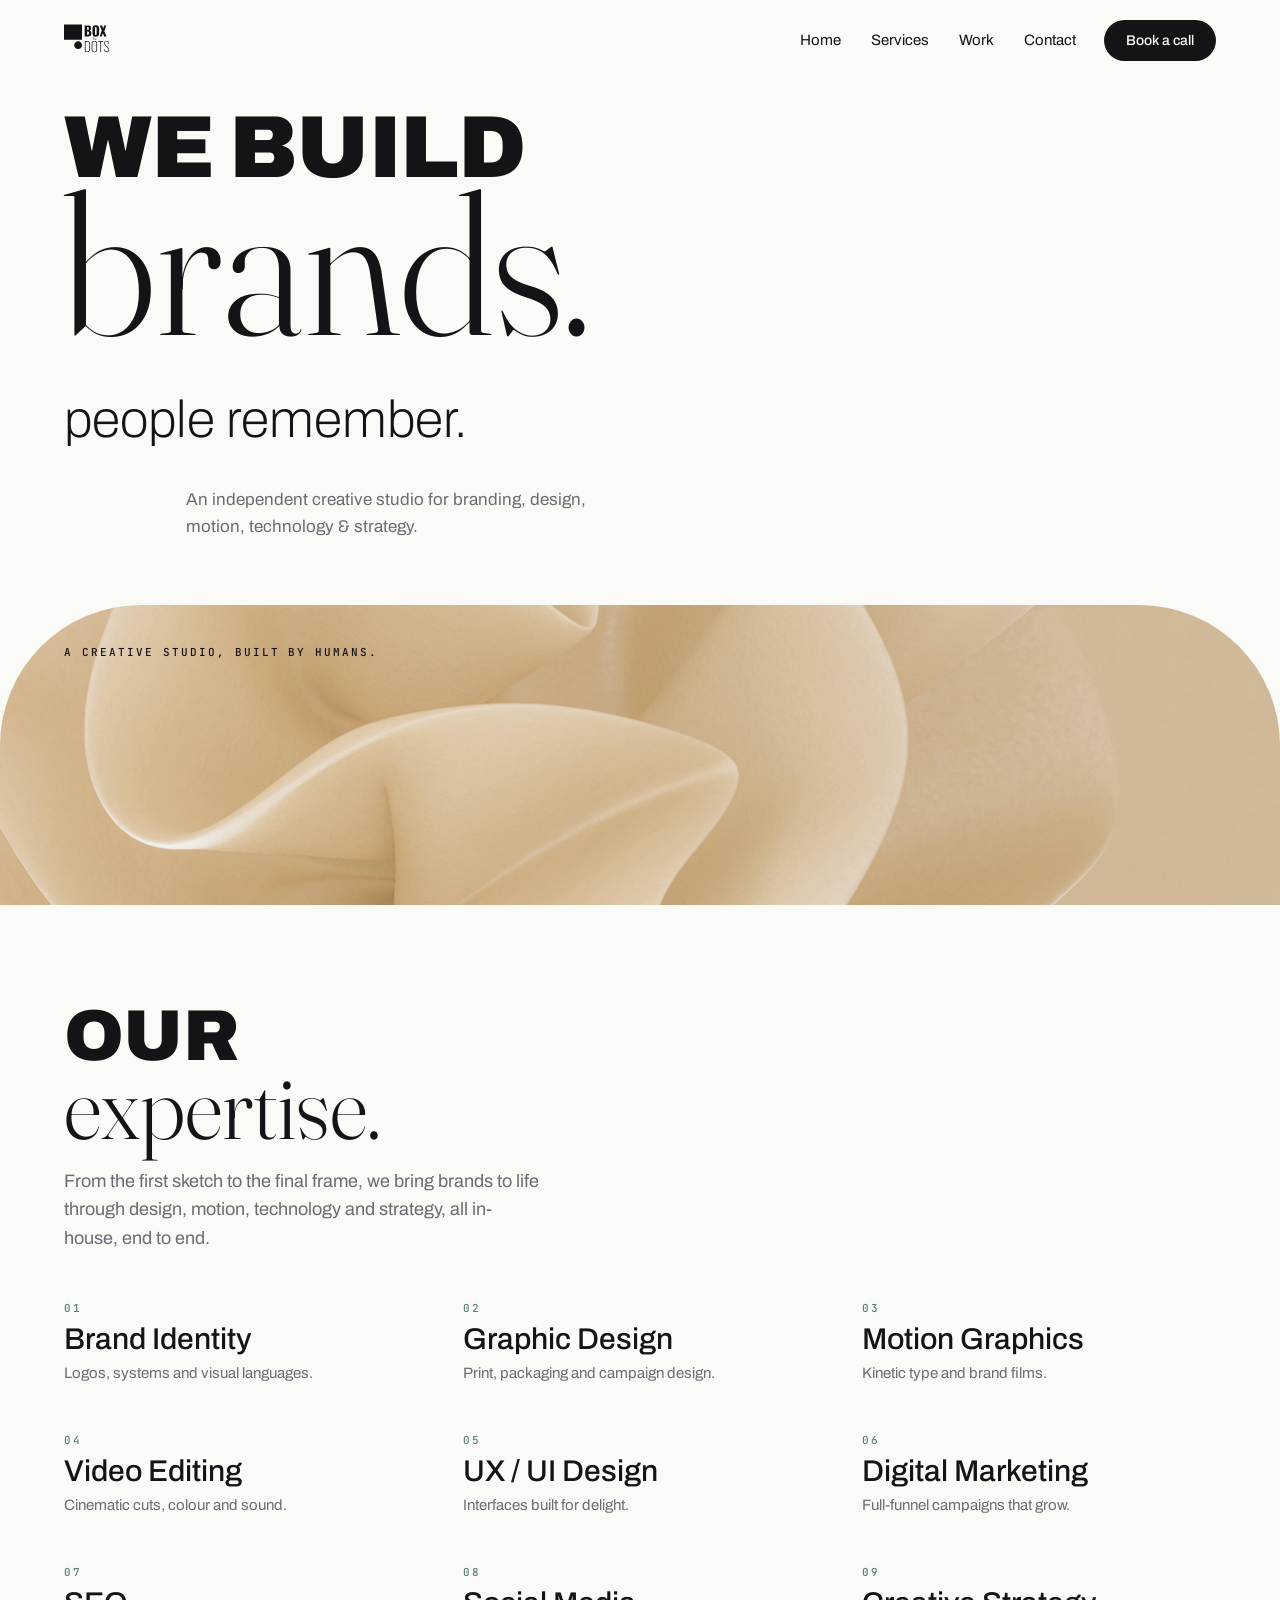
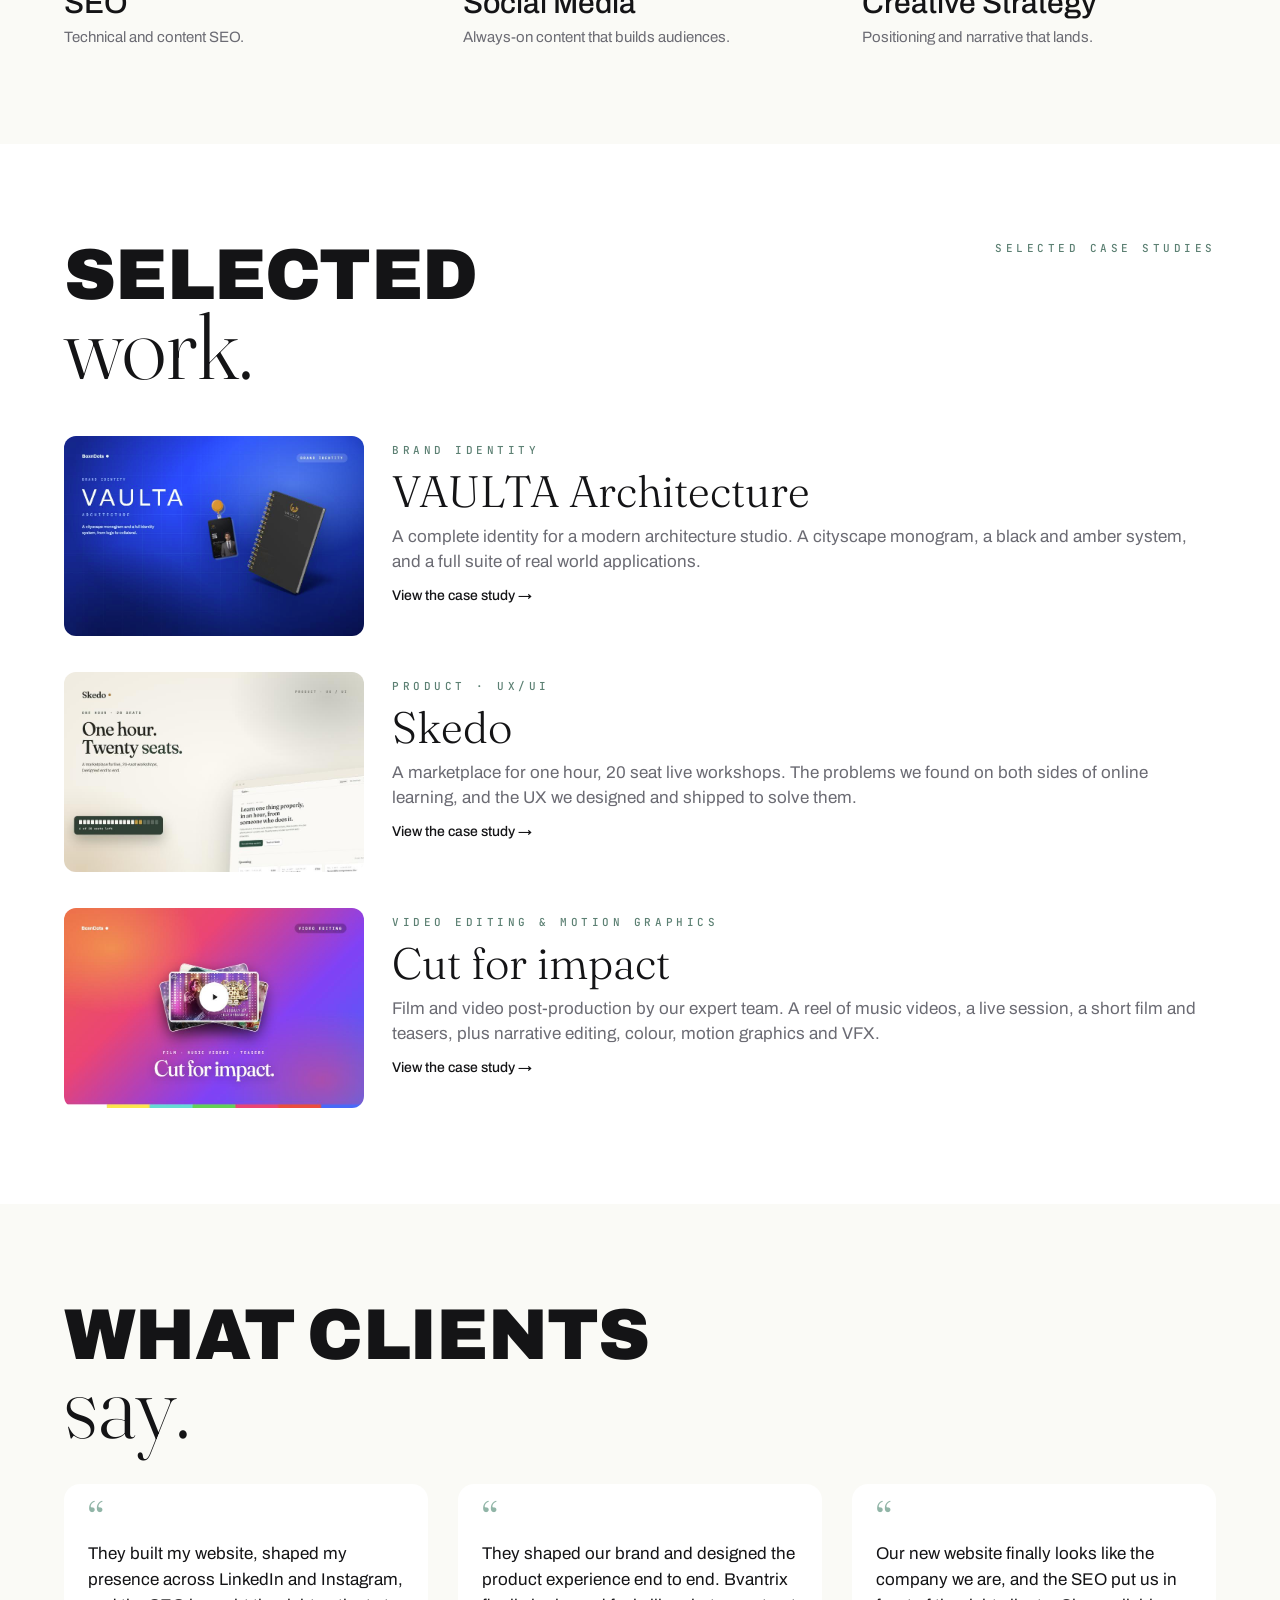
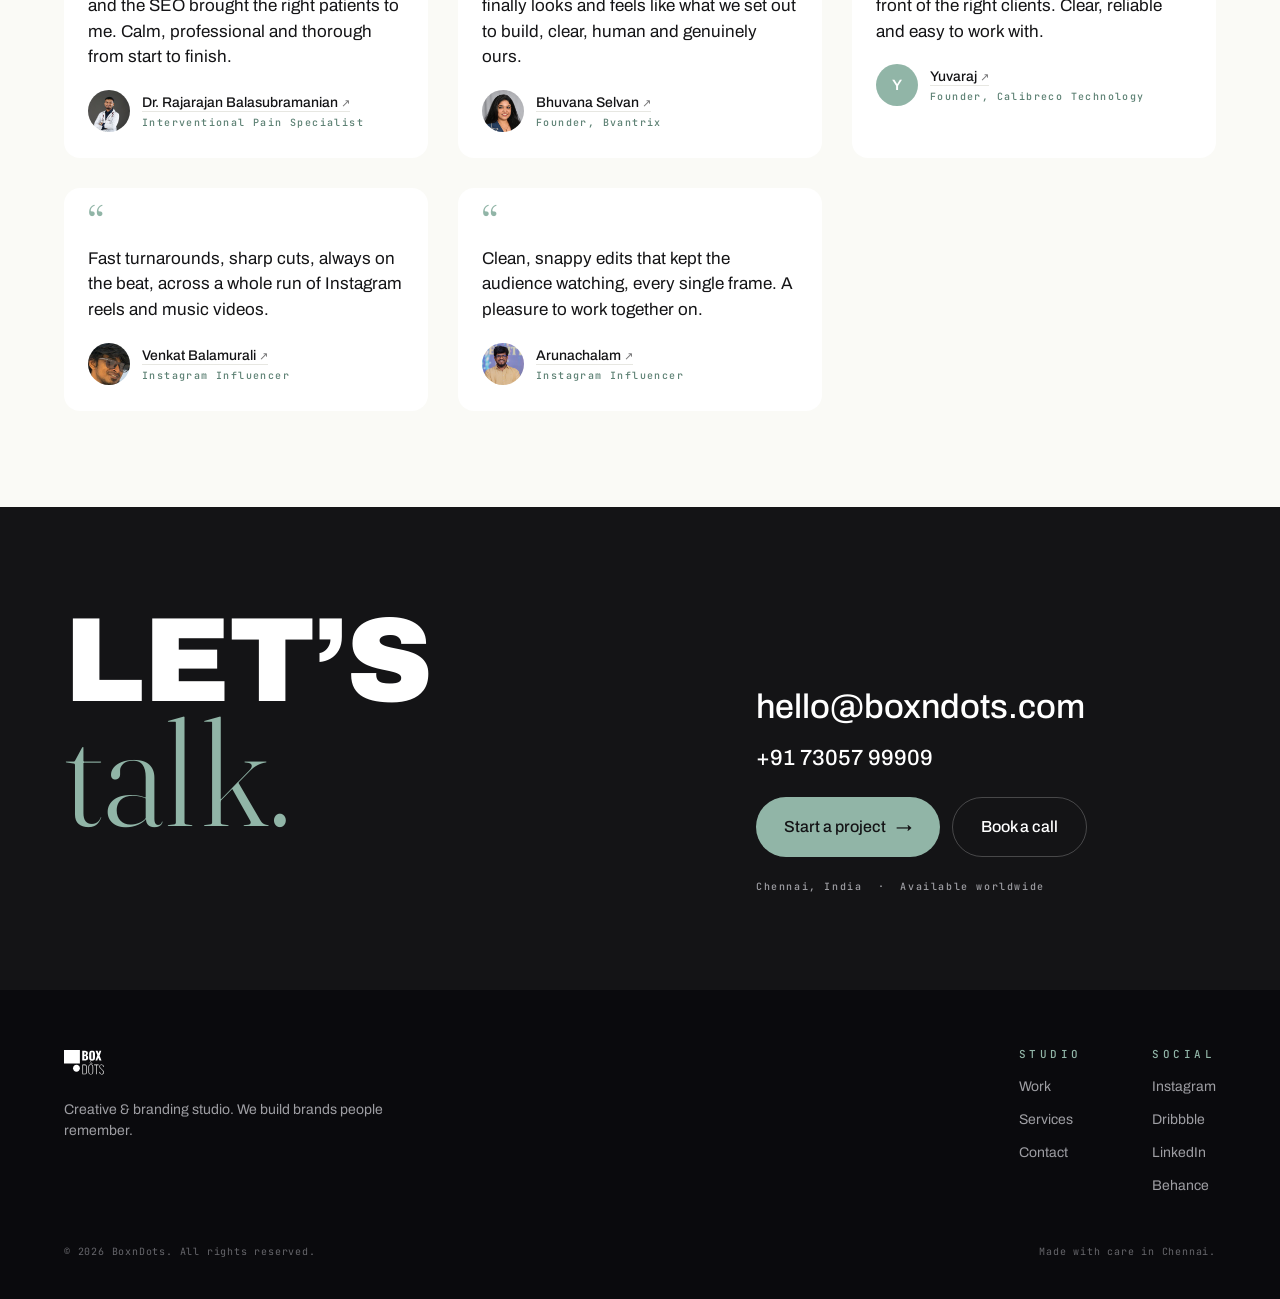
==== index.html @ 1e5dd3a3 "Testimonials: simplify roles to name + profession Drop the service descriptors (website/SEO/branding" ====
<!DOCTYPE html>
<html lang="en">
<head>
  <meta charset="UTF-8" />
  <meta name="viewport" content="width=device-width, initial-scale=1.0" />
  <title>BoxnDots — Creative &amp; Branding Studio</title>
  <meta name="description" content="BoxnDots is an independent creative studio. We build brands people remember — branding, design, motion, technology &amp; strategy." />
  <link rel="icon" type="image/svg+xml" href="assets/vectors/favicon.svg" />
  <link rel="preconnect" href="https://fonts.googleapis.com" />
  <link rel="preconnect" href="https://fonts.gstatic.com" crossorigin />
  <link href="https://fonts.googleapis.com/css2?family=Archivo:wght@200;300;400;500;900&family=Fraunces:opsz,wght@9..144,300&family=JetBrains+Mono:wght@500&display=swap" rel="stylesheet" />
  <link rel="stylesheet" href="css/style.css" />
  <script>document.documentElement.classList.add('js');</script>
</head>
<body>
  <!-- logo sprite (recolours via currentColor) -->
  <svg width="0" height="0" style="position:absolute" aria-hidden="true" focusable="false">
    <symbol id="logo" viewBox="0 0 88 64">
      <path d="M33.8837 8.63479H0V37.3754H33.8837V8.63479Z" fill="currentColor"/>
      <path d="M26.5755 54.819C30.6117 54.819 33.8837 51.5463 33.8837 47.5092C33.8837 43.4722 30.6117 40.1995 26.5755 40.1995C22.5392 40.1995 19.2672 43.4722 19.2672 47.5092C19.2672 51.5463 22.5392 54.819 26.5755 54.819Z" fill="currentColor"/>
      <path d="M38.908 31V10.2948H44.3015C45.1877 10.2948 46.0227 10.3629 46.8066 10.4993C47.6076 10.6356 48.3148 10.8997 48.9283 11.2917C49.5417 11.6666 50.0189 12.2119 50.3597 12.9277C50.7176 13.6264 50.8965 14.5551 50.8965 15.7139C50.8965 16.5489 50.7687 17.2562 50.5131 17.8356C50.2745 18.3979 49.9252 18.8495 49.4651 19.1904C49.022 19.5312 48.4852 19.7612 47.8547 19.8805C48.6556 19.9828 49.3287 20.2469 49.8741 20.673C50.4194 21.0819 50.8284 21.6358 51.101 22.3345C51.3907 23.0332 51.5356 23.8767 51.5356 24.8651C51.5356 25.9387 51.3907 26.8675 51.101 27.6514C50.8284 28.4182 50.4279 29.0488 49.8996 29.543C49.3713 30.0372 48.7152 30.4036 47.9313 30.6421C47.1645 30.8807 46.2783 31 45.2729 31H38.908ZM43.4836 27.8047H44.4549C45.4604 27.8047 46.1505 27.5491 46.5254 27.0379C46.9174 26.5266 47.1134 25.7768 47.1134 24.7884C47.1134 24.0045 47.0282 23.3825 46.8577 22.9224C46.6873 22.4623 46.4061 22.13 46.0142 21.9255C45.6222 21.704 45.094 21.5932 44.4293 21.5932H43.4836V27.8047ZM43.4836 18.5769H44.3782C45.0769 18.5769 45.6052 18.4746 45.9631 18.2701C46.3209 18.0486 46.5595 17.7333 46.6788 17.3243C46.8151 16.9153 46.8833 16.4211 46.8833 15.8417C46.8833 15.2964 46.7811 14.8448 46.5766 14.4869C46.3891 14.112 46.0994 13.8309 45.7074 13.6434C45.3325 13.4559 44.8554 13.3622 44.276 13.3622H43.4836V18.5769ZM59.866 31.3067C58.3152 31.3067 57.0883 31.0341 56.1851 30.4888C55.2819 29.9434 54.6343 29.1595 54.2424 28.1371C53.8504 27.1146 53.6544 25.8961 53.6544 24.4817V16.7875C53.6544 15.3561 53.8504 14.1376 54.2424 13.1322C54.6343 12.1267 55.2819 11.3599 56.1851 10.8316C57.0883 10.2863 58.3152 10.0136 59.866 10.0136C61.4338 10.0136 62.6693 10.2863 63.5725 10.8316C64.4927 11.3599 65.1488 12.1267 65.5408 13.1322C65.9327 14.1376 66.1287 15.3561 66.1287 16.7875V24.4817C66.1287 25.8961 65.9327 27.1146 65.5408 28.1371C65.1488 29.1595 64.4927 29.9434 63.5725 30.4888C62.6693 31.0341 61.4338 31.3067 59.866 31.3067ZM59.866 28.0604C60.3432 28.0604 60.6925 27.9411 60.914 27.7025C61.1356 27.4639 61.2804 27.1572 61.3486 26.7823C61.4168 26.4074 61.4508 26.0239 61.4508 25.632V15.6628C61.4508 15.2538 61.4168 14.8704 61.3486 14.5125C61.2804 14.1376 61.1356 13.8309 60.914 13.5923C60.6925 13.3537 60.3432 13.2344 59.866 13.2344C59.4229 13.2344 59.0906 13.3537 58.8691 13.5923C58.6475 13.8309 58.5027 14.1376 58.4345 14.5125C58.3664 14.8704 58.3323 15.2538 58.3323 15.6628V25.632C58.3323 26.0239 58.3578 26.4074 58.409 26.7823C58.4771 27.1572 58.6135 27.4639 58.818 27.7025C59.0395 27.9411 59.3888 28.0604 59.866 28.0604ZM67.1342 31L71.1474 19.855L67.3131 10.2948H71.6331L73.9081 15.8929L75.7486 10.2948H79.5573L75.9275 21.0564L79.9663 31H75.6719L73.1413 24.814L70.9174 31H67.1342Z" fill="currentColor"/>
      <path d="M39.2914 60.4025V39.6973H43.8159C45.1962 39.6973 46.2698 39.9614 47.0367 40.4897C47.8035 41.018 48.3403 41.7337 48.6471 42.6369C48.9538 43.5401 49.1072 44.5455 49.1072 45.6532V54.242C49.1072 55.4179 48.9538 56.4745 48.6471 57.4117C48.3403 58.332 47.8121 59.0647 47.0622 59.6101C46.3295 60.1383 45.2899 60.4025 43.9437 60.4025H39.2914ZM40.6717 59.3033H43.867C44.9917 59.3033 45.8267 59.0647 46.3721 58.5876C46.9174 58.1104 47.2753 57.4799 47.4457 56.696C47.6161 55.8951 47.7013 55.0259 47.7013 54.0887V45.7555C47.7013 44.75 47.599 43.8809 47.3945 43.1481C47.19 42.3983 46.8066 41.8274 46.2443 41.4355C45.6819 41.0265 44.8724 40.822 43.8159 40.822H40.6717V59.3033ZM57.1746 60.6837C55.8283 60.6837 54.7803 60.4195 54.0305 59.8912C53.2977 59.3459 52.7865 58.6131 52.4968 57.6929C52.2071 56.7556 52.0622 55.6991 52.0622 54.5232V45.4743C52.0622 44.2984 52.2156 43.2589 52.5223 42.3557C52.8291 41.4525 53.3488 40.7453 54.0816 40.2341C54.8314 39.7228 55.8624 39.4672 57.1746 39.4672C58.4868 39.4672 59.5093 39.7228 60.242 40.2341C60.9919 40.7453 61.5201 41.4525 61.8269 42.3557C62.1336 43.2589 62.287 44.2984 62.287 45.4743V54.5488C62.287 55.7246 62.1422 56.7727 61.8524 57.6929C61.5627 58.6131 61.043 59.3459 60.2932 59.8912C59.5604 60.4195 58.5209 60.6837 57.1746 60.6837ZM57.1746 59.5334C58.163 59.5334 58.9213 59.3374 59.4496 58.9455C59.9949 58.5535 60.3699 58.0082 60.5743 57.3095C60.7788 56.5937 60.8811 55.7672 60.8811 54.83V45.2698C60.8811 44.3325 60.7788 43.5145 60.5743 42.8158C60.3699 42.1171 60.0035 41.5803 59.4752 41.2054C58.9469 40.8135 58.18 40.6175 57.1746 40.6175C56.1862 40.6175 55.4193 40.8135 54.874 41.2054C54.3457 41.5803 53.9794 42.1171 53.7749 42.8158C53.5704 43.5145 53.4681 44.3325 53.4681 45.2698V54.83C53.4681 55.7672 53.5704 56.5937 53.7749 57.3095C53.9794 58.0082 54.3457 58.5535 54.874 58.9455C55.4193 59.3374 56.1862 59.5334 57.1746 59.5334ZM68.4123 60.4025V40.822H64.2713V39.6973H73.8314V40.822H69.7926V60.4025H68.4123ZM80.4025 60.6581C79.3118 60.6581 78.4086 60.4366 77.6929 59.9935C76.9942 59.5504 76.4574 58.9284 76.0825 58.1275C75.7246 57.3265 75.5031 56.3807 75.4179 55.2901L76.6193 54.9067C76.7386 55.8098 76.9175 56.6108 77.1561 57.3095C77.4117 58.0082 77.7951 58.5535 78.3064 58.9455C78.8176 59.3204 79.5248 59.5078 80.428 59.5078C81.4505 59.5078 82.2515 59.2522 82.8309 58.741C83.4273 58.2297 83.7255 57.3776 83.7255 56.1848C83.7255 55.2816 83.487 54.4721 83.0098 53.7564C82.5497 53.0236 81.8936 52.2397 81.0415 51.4047L77.2583 47.647C76.6278 46.9995 76.1677 46.3519 75.878 45.7043C75.5883 45.0568 75.4434 44.3922 75.4434 43.7105C75.4434 42.3472 75.861 41.2991 76.696 40.5664C77.548 39.8336 78.6472 39.4672 79.9935 39.4672C80.6922 39.4672 81.3227 39.5609 81.8851 39.7484C82.4474 39.9188 82.9331 40.2085 83.3421 40.6175C83.7681 41.0094 84.1004 41.5377 84.339 42.2023C84.5776 42.867 84.731 43.6849 84.7991 44.6563L83.6233 44.9375C83.5551 43.9661 83.3932 43.1567 83.1376 42.5091C82.882 41.8615 82.5071 41.3844 82.0129 41.0776C81.5187 40.7538 80.8541 40.5919 80.019 40.5919C79.0818 40.5919 78.2979 40.8305 77.6673 41.3077C77.0368 41.7848 76.7215 42.5517 76.7215 43.6083C76.7215 44.1365 76.8238 44.6478 77.0283 45.142C77.2498 45.6362 77.6503 46.173 78.2297 46.7524L81.9618 50.4333C82.7968 51.2513 83.5125 52.1289 84.109 53.0662C84.7224 53.9864 85.0292 55.0004 85.0292 56.1081C85.0292 57.1476 84.8332 58.0082 84.4413 58.6898C84.0493 59.3544 83.504 59.8486 82.8053 60.1724C82.1066 60.4962 81.3057 60.6581 80.4025 60.6581Z" fill="currentColor"/>
      <path d="M60.8193 37.7443L56.836 33.641C56.492 33.2971 56.2401 32.9611 56.0801 32.6332C55.9201 32.3052 55.8402 31.9573 55.8402 31.5893C55.8402 31.1654 55.9321 30.7935 56.1161 30.4735C56.3081 30.1536 56.572 29.9016 56.908 29.7177C57.2439 29.5337 57.6279 29.4417 58.0598 29.4417C58.3637 29.4417 58.6397 29.4857 58.8876 29.5737C59.1436 29.6617 59.3716 29.7857 59.5715 29.9456C59.7715 30.0976 59.9395 30.2856 60.0754 30.5095L59.6315 30.9295C59.4396 30.6415 59.2156 30.4215 58.9596 30.2696C58.7037 30.1096 58.4077 30.0296 58.0718 30.0296C57.5919 30.0296 57.2039 30.1736 56.908 30.4615C56.612 30.7495 56.4641 31.1334 56.4641 31.6133C56.4641 31.9253 56.532 32.2092 56.668 32.4652C56.804 32.7212 57.032 33.0131 57.3519 33.3411L61.6112 37.7443H60.8193ZM57.6039 37.8643C57.0999 37.8643 56.652 37.7603 56.2601 37.5524C55.8761 37.3444 55.5722 37.0604 55.3482 36.7005C55.1323 36.3406 55.0243 35.9246 55.0243 35.4527C55.0243 34.9488 55.1603 34.4849 55.4322 34.0609C55.7042 33.629 56.0761 33.3011 56.548 33.0771L56.872 33.473C56.504 33.649 56.2041 33.917 55.9721 34.2769C55.7482 34.6288 55.6362 35.0208 55.6362 35.4527C55.6362 35.8126 55.7202 36.1286 55.8881 36.4005C56.0641 36.6725 56.3001 36.8885 56.596 37.0484C56.9 37.2004 57.2439 37.2764 57.6279 37.2764C58.0678 37.2764 58.4637 37.1764 58.8157 36.9765C59.1676 36.7765 59.4356 36.5085 59.6195 36.1726L60.0275 36.6165C59.8755 36.8645 59.6715 37.0844 59.4156 37.2764C59.1676 37.4604 58.8876 37.6043 58.5757 37.7083C58.2718 37.8123 57.9478 37.8643 57.6039 37.8643Z" fill="currentColor"/>
    </symbol>
  </svg>

  <!-- NAV -->
  <header class="nav" id="top">
    <div class="wrap nav__inner">
      <a class="nav__logo" href="#top" aria-label="BoxnDots home"><svg class="logo" viewBox="0 0 88 64" role="img" aria-hidden="true"><use href="#logo"></use></svg></a>
      <div class="nav__right">
        <nav class="nav__links" aria-label="Primary">
          <a href="#top">Home</a>
          <a href="#expertise">Services</a>
          <a href="#work">Work</a>
          <a href="#contact">Contact</a>
        </nav>
        <a class="btn btn--sm nav__cta" href="#contact" data-book>Book a call</a>
      </div>
      <button class="nav__burger" aria-label="Open menu" aria-expanded="false" aria-controls="mobileMenu">
        <span></span><span></span>
      </button>
    </div>
  </header>

  <!-- MOBILE MENU -->
  <div class="menu" id="mobileMenu" hidden>
    <button class="menu__close" aria-label="Close menu">&times;</button>
    <nav class="menu__links" aria-label="Mobile">
      <a href="#top">Home</a>
      <a href="#expertise">Services</a>
      <a href="#work">Work</a>
      <a href="#contact">Contact</a>
    </nav>
    <a class="btn menu__cta" href="#contact" data-book>Book a call</a>
  </div>

  <main>
    <!-- HERO -->
    <section class="hero" aria-label="Intro">
      <div class="wrap">
        <div class="hero__content">
          <h1 class="hero__title">
            <span class="t-black">WE BUILD</span>
            <span class="t-serif">brands.</span>
          </h1>
          <p class="hero__lead">people remember.</p>
          <div class="hero__note">
            <svg class="hero__arrow" viewBox="0 0 104 78" fill="none" aria-hidden="true"><path pathLength="1" d="M6 8 C 14 46, 44 66, 94 58 L 74 44 L 94 58 L 76 70" stroke="currentColor" stroke-width="2.4" stroke-linecap="round" stroke-linejoin="round"/></svg>
            <p>An independent creative studio for branding, design, motion, technology &amp; strategy.</p>
          </div>
        </div>
      </div>
      <div class="wrap">
        <div class="hero__band">
          <span class="hero__band-label">A CREATIVE STUDIO, BUILT BY HUMANS.</span>
        </div>
      </div>
    </section>

    <!-- EXPERTISE -->
    <section class="section expertise" id="expertise">
      <div class="wrap">
        <div class="sec-head">
          <h2 class="sec-title"><span class="t-black">OUR</span><span class="t-serif">expertise.</span></h2>
          <p class="sec-intro">From the first sketch to the final frame, we bring brands to life through design, motion, technology and strategy, all in-house, end to end.</p>
        </div>
        <ul class="svc-grid">
          <li class="svc"><span class="num">01</span><h3>Brand Identity</h3><p>Logos, systems and visual languages.</p></li>
          <li class="svc"><span class="num">02</span><h3>Graphic Design</h3><p>Print, packaging and campaign design.</p></li>
          <li class="svc"><span class="num">03</span><h3>Motion Graphics</h3><p>Kinetic type and brand films.</p></li>
          <li class="svc"><span class="num">04</span><h3>Video Editing</h3><p>Cinematic cuts, colour and sound.</p></li>
          <li class="svc"><span class="num">05</span><h3>UX / UI Design</h3><p>Interfaces built for delight.</p></li>
          <li class="svc"><span class="num">06</span><h3>Digital Marketing</h3><p>Full-funnel campaigns that grow.</p></li>
          <li class="svc"><span class="num">07</span><h3>SEO</h3><p>Technical and content SEO.</p></li>
          <li class="svc"><span class="num">08</span><h3>Social Media</h3><p>Always-on content that builds audiences.</p></li>
          <li class="svc"><span class="num">09</span><h3>Creative Strategy</h3><p>Positioning and narrative that lands.</p></li>
        </ul>
      </div>
    </section>

    <!-- WORK -->
    <section class="section work" id="work">
      <div class="wrap">
        <div class="sec-head sec-head--row">
          <h2 class="sec-title"><span class="t-black">SELECTED</span><span class="t-serif">work.</span></h2>
          <span class="eyebrow">SELECTED CASE STUDIES</span>
        </div>
        <div class="work-list">
          <article class="proj proj--case">
            <a class="proj__thumb" href="work/vaulta.html" aria-label="VAULTA Architecture, view the case study">
              <img src="assets/images/work/vaulta/cover.jpg" alt="VAULTA Architecture brand identity" loading="lazy" />
            </a>
            <div class="proj__body">
              <span class="eyebrow">BRAND IDENTITY</span>
              <h3>VAULTA Architecture</h3>
              <p>A complete identity for a modern architecture studio. A cityscape monogram, a black and amber system, and a full suite of real world applications.</p>
              <a class="link" href="work/vaulta.html">View the case study &rarr;</a>
            </div>
          </article>
          <article class="proj proj--case">
            <a class="proj__thumb" href="work/skedo.html" aria-label="Skedo product UX/UI, view the case study">
              <img src="assets/images/work/skedo/cover.jpg" alt="Skedo live workshops product UI" loading="lazy" />
            </a>
            <div class="proj__body">
              <span class="eyebrow">PRODUCT · UX/UI</span>
              <h3>Skedo</h3>
              <p>A marketplace for one hour, 20 seat live workshops. The problems we found on both sides of online learning, and the UX we designed and shipped to solve them.</p>
              <a class="link" href="work/skedo.html">View the case study &rarr;</a>
            </div>
          </article>
          <article class="proj proj--case">
            <a class="proj__thumb" href="work/video.html" aria-label="Video editing and post-production, view the case study">
              <img src="assets/images/work/video/cover.jpg" alt="Video editing and post-production" loading="lazy" />
            </a>
            <div class="proj__body">
              <span class="eyebrow">VIDEO EDITING &amp; MOTION GRAPHICS</span>
              <h3>Cut for impact</h3>
              <p>Film and video post-production by our expert team. A reel of music videos, a live session, a short film and teasers, plus narrative editing, colour, motion graphics and VFX.</p>
              <a class="link" href="work/video.html">View the case study &rarr;</a>
            </div>
          </article>
        </div>
      </div>
    </section>

    <!-- TEAM SECTION ARCHIVED. To re-enable: uncomment the block below and restore the Our Team / About nav links. -->
    <!--
    <section class="section team" id="team">
      <div class="wrap">
        <div class="sec-head sec-head--row">
          <h2 class="sec-title"><span class="t-black">A STUDIO AT</span><span class="t-serif">human scale.</span></h2>
          <p class="sec-intro">BoxnDots is a small, senior team that works like an extension of yours. Close, candid and fast. No account manager relay, no handoffs lost in translation. Just the people doing the work, talking to you directly.</p>
        </div>
        <span class="eyebrow team__kicker">SIX PEOPLE. ONE STUDIO.</span>
        <ul class="team-grid">
          <li class="member"><div class="member__inner"><div class="member__photo"><img src="assets/images/team/member-2.jpg" alt="Balaji G" loading="lazy" /></div><div class="member__cap"><span class="member__name">Balaji G</span><span class="member__role">Creative Head</span></div></div></li>
          <li class="member"><div class="member__inner"><div class="member__photo"><img src="assets/images/team/member-4.jpg" alt="Suma Jayasree JS" loading="lazy" /></div><div class="member__cap"><span class="member__name">Suma Jayasree JS</span><span class="member__role">Visual Designer</span></div></div></li>
          <li class="member is-featured"><div class="member__inner"><div class="member__photo"><img src="assets/images/team/member-1.jpg" alt="Avinash S" loading="lazy" /></div><div class="member__cap"><span class="member__name">Avinash S</span><span class="member__role">Founder &amp; CEO</span></div></div></li>
          <li class="member"><div class="member__inner"><div class="member__photo"><img src="assets/images/team/member-3.jpg" alt="Archana Devi" loading="lazy" /></div><div class="member__cap"><span class="member__name">Archana Devi</span><span class="member__role">Visual Designer</span></div></div></li>
          <li class="member"><div class="member__inner"><div class="member__photo"><img src="assets/images/team/member-5.jpg" alt="Ratha Krishnan" loading="lazy" /></div><div class="member__cap"><span class="member__name">Ratha Krishnan</span><span class="member__role">Full Stack Developer</span></div></div></li>
          <li class="member"><div class="member__inner"><div class="member__photo"><img src="assets/images/team/member-6.jpg" alt="Kavimani K" loading="lazy" /></div><div class="member__cap"><span class="member__name">Kavimani K</span><span class="member__role">Digital Marketing Manager</span></div></div></li>
        </ul>
      </div>
    </section>
    -->
    <!-- /TEAM ARCHIVED -->

    <!-- TESTIMONIALS -->
    <section class="section testimonials" id="testimonials">
      <div class="wrap">
        <h2 class="sec-title"><span class="t-black">WHAT CLIENTS</span><span class="t-serif">say.</span></h2>
        <div class="testi" data-testi>
          <div class="testi__track">
            <figure class="testi__card"><span class="testi__mark">&ldquo;</span><blockquote>They built my website, shaped my presence across LinkedIn and Instagram, and the SEO brought the right patients to me. Calm, professional and thorough from start to finish.</blockquote><figcaption><span class="testi__ava"><img src="assets/images/testimonials/rajarajan.jpg" alt="Dr. Rajarajan Balasubramanian" loading="lazy" /></span><span class="testi__meta"><span class="testi__name"><a class="testi__link" href="https://www.linkedin.com/in/drrrbpaincare/" target="_blank" rel="noopener">Dr. Rajarajan Balasubramanian <span class="ext" aria-hidden="true">&#8599;</span></a></span><span class="testi__role">Interventional Pain Specialist</span></span></figcaption></figure>
            <figure class="testi__card"><span class="testi__mark">&ldquo;</span><blockquote>They shaped our brand and designed the product experience end to end. Bvantrix finally looks and feels like what we set out to build, clear, human and genuinely ours.</blockquote><figcaption><span class="testi__ava"><img src="assets/images/testimonials/bhuvana.jpg" alt="Bhuvana Selvan" loading="lazy" /></span><span class="testi__meta"><span class="testi__name"><a class="testi__link" href="https://www.bvantrix.com/" target="_blank" rel="noopener">Bhuvana Selvan <span class="ext" aria-hidden="true">&#8599;</span></a></span><span class="testi__role">Founder, Bvantrix</span></span></figcaption></figure>
            <figure class="testi__card"><span class="testi__mark">&ldquo;</span><blockquote>Our new website finally looks like the company we are, and the SEO put us in front of the right clients. Clear, reliable and easy to work with.</blockquote><figcaption><span class="testi__ava" aria-hidden="true">Y</span><span class="testi__meta"><span class="testi__name"><a class="testi__link" href="https://www.calibrecotechnology.com/" target="_blank" rel="noopener">Yuvaraj <span class="ext" aria-hidden="true">&#8599;</span></a></span><span class="testi__role">Founder, Calibreco Technology</span></span></figcaption></figure>
            <figure class="testi__card"><span class="testi__mark">&ldquo;</span><blockquote>Fast turnarounds, sharp cuts, always on the beat, across a whole run of Instagram reels and music videos.</blockquote><figcaption><span class="testi__ava"><img src="assets/images/testimonials/venkat.jpg" alt="Venkat Balamurali" loading="lazy" /></span><span class="testi__meta"><span class="testi__name"><a class="testi__link" href="https://www.instagram.com/venkat_balamurali" target="_blank" rel="noopener">Venkat Balamurali <span class="ext" aria-hidden="true">&#8599;</span></a></span><span class="testi__role">Instagram Influencer</span></span></figcaption></figure>
            <figure class="testi__card"><span class="testi__mark">&ldquo;</span><blockquote>Clean, snappy edits that kept the audience watching, every single frame. A pleasure to work together on.</blockquote><figcaption><span class="testi__ava"><img src="assets/images/testimonials/arunachalam.jpg" alt="Arunachalam" loading="lazy" /></span><span class="testi__meta"><span class="testi__name"><a class="testi__link" href="https://www.instagram.com/arunachaleswaran.pa" target="_blank" rel="noopener">Arunachalam <span class="ext" aria-hidden="true">&#8599;</span></a></span><span class="testi__role">Instagram Influencer</span></span></figcaption></figure>
          </div>
          <div class="testi__ctrl" hidden>
            <button class="testi__nav" data-prev aria-label="Previous">&lsaquo;</button>
            <div class="testi__dots" data-dots></div>
            <button class="testi__nav" data-next aria-label="Next">&rsaquo;</button>
          </div>
        </div>
      </div>
    </section>

    <!-- CONTACT -->
    <section class="section contact" id="contact">
      <div class="wrap contact__inner">
        <h2 class="contact__title"><span class="t-black">LET&rsquo;S</span><span class="t-serif">talk.</span></h2>
        <div class="contact__body">
          <p class="contact__lead">Tell us what you&rsquo;re building. We&rsquo;ll tell you how we&rsquo;d make it unforgettable.</p>
          <a class="contact__email" href="mailto:hello@boxndots.com">hello@boxndots.com</a>
          <a class="contact__phone" href="tel:+917305799909">+91 73057 99909</a>
          <div class="contact__actions">
            <a class="btn btn--accent" href="mailto:hello@boxndots.com">Start a project <span aria-hidden="true">&rarr;</span></a>
            <a class="btn btn--ghost" href="#contact" data-book>Book a call</a>
          </div>
          <span class="contact__loc">Chennai, India &nbsp;·&nbsp; Available worldwide</span>
        </div>
      </div>
    </section>
  </main>

  <!-- FOOTER -->
  <footer class="footer">
    <div class="wrap">
      <div class="footer__top">
        <div class="footer__brand">
          <a class="footer__logo" href="#top" aria-label="BoxnDots home"><svg class="logo" viewBox="0 0 88 64" aria-hidden="true"><use href="#logo"></use></svg></a>
          <p>Creative &amp; branding studio. We build brands people remember.</p>
        </div>
        <nav class="footer__cols" aria-label="Footer">
          <div class="footer__col">
            <span class="eyebrow">STUDIO</span>
            <a href="#work">Work</a><a href="#expertise">Services</a><a href="#contact">Contact</a>
          </div>
          <div class="footer__col">
            <span class="eyebrow">SOCIAL</span>
            <a href="#">Instagram</a><a href="#">Dribbble</a><a href="#">LinkedIn</a><a href="#">Behance</a>
          </div>
        </nav>
      </div>
      <div class="footer__bottom">
        <span>© 2026 BoxnDots. All rights reserved.</span>
        <span>Made with care in Chennai.</span>
      </div>
    </div>
  </footer>

  <!-- BOOK A CALL MODAL -->
  <div class="modal" id="bookModal" role="dialog" aria-modal="true" aria-label="Book a call" hidden>
    <div class="modal__overlay" data-close></div>
    <div class="modal__panel">
      <button class="modal__close" data-close aria-label="Close">&times;</button>
      <div class="modal__head">
        <span class="eyebrow">LET&rsquo;S TALK</span>
        <h2 class="modal__title"><span class="t-black">BOOK A</span><span class="t-serif">call.</span></h2>
        <p class="modal__sub">Pick a time that suits you. You&rsquo;ll get a Google Meet link by email.</p>
      </div>
      <div class="modal__embed">
        <iframe data-src="https://calendar.google.com/calendar/appointments/schedules/AcZssZ0qv-35Dg9TYsrfzVzT2fFEPiq8yvXPV2QkLSlMvT9ZHN-_0gvdvVP60bLjVG95rNg8AGc7YpNL?gv=true" title="Schedule a call with BoxnDots" loading="lazy"></iframe>
      </div>
    </div>
  </div>

  <script src="js/main.js"></script>
</body>
</html>
---- css/style.css ----
/* ==========================================================================
   BoxnDots — Creative & Branding Studio
   Mobile-first, responsive across 5 breakpoints: 375 / 768 / 1024 / 1440 / 1920
   ========================================================================== */

/* ---- tokens ---- */
:root{
  /* palette (verified consistent across every breakpoint) */
  --ink:#141416;
  --body:#6b6b73;
  --label:#5c8073;
  --accent:#91b5a7;
  --mut:#9e9ea3;
  --off:#fafaf6;
  --paper:#ffffff;
  --dark:#141416;
  --darker:#0a0a0d;
  --line:#e7e7e2;

  /* fonts */
  --f-sans:'Archivo', system-ui, sans-serif;
  --f-serif:'Fraunces', Georgia, serif;
  --f-mono:'JetBrains Mono', ui-monospace, monospace;

  /* responsive layout */
  --pad:24px;
  --maxw:100%;
  --sec-pad:64px;
  --band-h:220px;
  --band-r:clamp(42px, 11vw, 211px);

  /* type scale (section titles) */
  --title-black:40px;
  --title-serif:50px;
}
@media (min-width:768px){ :root{ --pad:48px; --sec-pad:80px; --band-h:260px; --title-black:58px; --title-serif:76px; } }
@media (min-width:1024px){ :root{ --pad:64px; --sec-pad:96px; --band-h:300px; --title-black:72px; --title-serif:92px; } }
@media (min-width:1440px){ :root{ --pad:90px; --maxw:1440px; --title-black:86px; --title-serif:104px; } }
@media (min-width:1920px){ :root{ --maxw:1900px; } }

/* ---- reset ---- */
*,*::before,*::after{ box-sizing:border-box; }
html{ -webkit-text-size-adjust:100%; scroll-behavior:smooth; }
body{
  margin:0; background:var(--off); color:var(--ink);
  font-family:var(--f-sans); font-weight:400; font-size:16px; line-height:1.5;
  -webkit-font-smoothing:antialiased; overflow-x:hidden;
}
img{ display:block; max-width:100%; }
a{ color:inherit; text-decoration:none; }
ul{ list-style:none; margin:0; padding:0; }
h1,h2,h3,p,figure,blockquote{ margin:0; }
button{ font:inherit; cursor:pointer; }

/* ---- layout ---- */
.wrap{ width:100%; max-width:var(--maxw); margin-inline:auto; padding-inline:var(--pad); }
.section{ padding-block:var(--sec-pad); }
.hero,.expertise,.team,.testimonials{ background:var(--off); }
.work{ background:var(--paper); }

/* shared type bits */
.eyebrow{ font-family:var(--f-mono); font-weight:500; font-size:11px; letter-spacing:.32em; color:var(--label); text-transform:uppercase; }
.t-black{ font-family:var(--f-sans); font-weight:900; text-transform:uppercase; letter-spacing:-.01em; line-height:.98; }
.t-serif{ font-family:var(--f-serif); font-weight:300; line-height:.92; }

/* section title (black over serif) */
.sec-title{ display:flex; flex-direction:column; }
.sec-title .t-black{ font-size:var(--title-black); }
.sec-title .t-serif{ font-size:var(--title-serif); margin-top:-.08em; }

.sec-head{ margin-bottom:36px; }
.sec-intro{ color:var(--body); font-size:15px; line-height:1.58; max-width:60ch; margin-top:18px; }
@media (min-width:768px){ .sec-head{ margin-bottom:48px; } .sec-intro{ font-size:18px; max-width:30rem; } }
@media (min-width:1024px){
  .sec-head--row{ display:flex; justify-content:space-between; align-items:flex-start; gap:40px; }
  .sec-head--row .sec-title{ flex-shrink:0; }
  .sec-head--row .sec-title .t-black{ white-space:nowrap; }
  .sec-head--row .sec-intro{ margin-top:6px; max-width:34rem; }
}

/* ========================================================================== */
/* NAV                                                                        */
/* ========================================================================== */
.nav{ position:relative; z-index:20; }
.nav__inner{ display:flex; align-items:center; justify-content:space-between; padding-block:20px; }
.logo{ height:34px; width:auto; color:var(--ink); }
.nav__right{ display:none; align-items:center; gap:28px; }
.nav__links{ display:flex; align-items:center; gap:30px; }
.nav__links a{ font-size:15px; color:var(--ink); transition:color .2s; }
.nav__links a:hover{ color:var(--label); }
.nav__cta{ background:var(--ink); color:#fff; }
.nav__burger{ display:inline-flex; flex-direction:column; justify-content:center; gap:6px; width:34px; height:28px; background:none; border:0; padding:4px; }
.nav__burger span{ display:block; height:2.4px; width:26px; border-radius:2px; background:var(--ink); transition:transform .3s,opacity .3s; }
@media (min-width:768px){ .nav__right{ display:flex; } .nav__burger{ display:none; } }

/* mobile slide menu */
.menu{ position:fixed; inset:0; z-index:40; background:var(--off); display:flex; flex-direction:column; align-items:center; justify-content:center; gap:28px; }
.menu[hidden]{ display:none; }
.menu__close{ position:absolute; top:22px; right:22px; font-size:34px; line-height:1; background:none; border:0; color:var(--ink); }
.menu__links{ display:flex; flex-direction:column; align-items:center; gap:22px; }
.menu__links a{ font-family:var(--f-serif); font-weight:300; font-size:40px; color:var(--ink); }

/* ========================================================================== */
/* HERO                                                                       */
/* ========================================================================== */
.hero{ padding-bottom:0; }
.hero__content{ padding-top:24px; padding-bottom:34px; }
.hero__title{ display:flex; flex-direction:column; }
.hero__title .t-black{ font-size:clamp(42px,11vw,88px); }
.hero__title .t-serif{ font-size:clamp(74px,19vw,200px); margin-top:-.1em; }
.hero__lead{ font-family:var(--f-sans); font-weight:200; font-size:clamp(24px,6.4vw,52px); margin-top:.5em; }
.hero__note{ display:flex; align-items:flex-start; gap:18px; margin-top:28px; }
.hero__arrow{ width:clamp(64px,14vw,104px); height:auto; color:var(--ink); flex:0 0 auto; margin-top:6px; }
.hero__arrow path{ stroke-dasharray:1; stroke-dashoffset:1; animation:arrowDraw 5s ease-in-out infinite; }
@keyframes arrowDraw{
  0%   { stroke-dashoffset:1; opacity:0; }
  6%   { opacity:1; }
  28%  { stroke-dashoffset:0; opacity:1; }   /* fully drawn */
  82%  { stroke-dashoffset:0; opacity:1; }   /* hold */
  93%  { stroke-dashoffset:0; opacity:0; }   /* fade out while drawn */
  100% { stroke-dashoffset:1; opacity:0; }   /* reset while invisible */
}
.hero__note p{ color:var(--body); font-size:15px; line-height:1.55; max-width:26rem; }
@media (min-width:768px){ .hero__note p{ font-size:17px; } }

.hero__band{
  position:relative;
  margin-inline:calc(-1 * var(--pad));
  height:var(--band-h);
  background:url("../assets/images/hero-band.jpg") center/cover no-repeat;
  border-radius:var(--band-r) var(--band-r) 0 0;
}
.hero__band-label{
  position:absolute; z-index:1; left:var(--pad); top:clamp(30px, 3vw, 80px);
  font-family:var(--f-mono); font-weight:500; font-size:11px; letter-spacing:.18em; color:var(--ink);
}

/* ========================================================================== */
/* EXPERTISE                                                                  */
/* ========================================================================== */
.svc-grid{ display:grid; grid-template-columns:repeat(2,1fr); gap:26px 14px; }
.svc .num{ display:block; font-family:var(--f-mono); font-weight:500; font-size:11px; letter-spacing:.22em; color:var(--label); }
.svc h3{ font-family:var(--f-sans); font-weight:500; font-size:18px; line-height:1.2; margin-top:4px; }
.svc p{ display:none; color:var(--body); font-size:14px; line-height:1.5; margin-top:5px; }
@media (min-width:768px){
  .svc-grid{ gap:44px 40px; }
  .svc h3{ font-size:26px; }
  .svc p{ display:block; }
}
@media (min-width:1024px){
  .svc-grid{ grid-template-columns:repeat(3,1fr); gap:48px 45px; }
  .svc h3{ font-size:30px; }
  .svc p{ font-size:15px; }
}

/* ========================================================================== */
/* WORK                                                                       */
/* ========================================================================== */
.work-list{ display:flex; flex-direction:column; gap:36px; }
.proj{ display:flex; flex-direction:column; gap:14px; }
.proj__thumb{ width:100%; aspect-ratio:3/2; border-radius:12px; background:var(--c,#d9d9d9); overflow:hidden; display:block; }
a.proj__thumb{ cursor:pointer; }
.proj__thumb img{ width:100%; height:100%; object-fit:cover; display:block; transition:transform .6s cubic-bezier(.22,1,.36,1); }
.proj--case:hover .proj__thumb img,
.proj__thumb:focus-visible img{ transform:scale(1.05); }
.proj__body{ display:flex; flex-direction:column; gap:10px; }
.proj__body h3{ font-family:var(--f-serif); font-weight:300; font-size:34px; line-height:1.02; }
.proj__body p{ color:var(--body); font-size:15px; line-height:1.5; }
.proj .link{ font-weight:500; font-size:14px; color:var(--ink); }
.proj .link:hover{ color:var(--label); }
@media (min-width:768px){
  .proj{ flex-direction:row; align-items:flex-start; gap:28px; }
  .proj__thumb{ width:240px; flex:0 0 auto; }
  .proj__body{ flex:1; padding-top:6px; }
  .proj__body h3{ font-size:38px; }
  .proj__body p{ font-size:17px; }
}
@media (min-width:1024px){ .proj__thumb{ width:300px; } .proj__body h3{ font-size:44px; } }
@media (min-width:1920px){ .proj__thumb{ width:450px; } }

/* ========================================================================== */
/* TEAM                                                                       */
/* ========================================================================== */
.team__kicker{ display:block; margin-bottom:24px; color:var(--accent); }
.team-grid{ display:grid; grid-template-columns:repeat(2,1fr); gap:22px 15px; }
.member{ position:relative; transform:translateY(calc(var(--ty,0px) + var(--py,0px))); will-change:transform; }
.member__inner{ position:relative; }
.member__photo{ border-radius:12px; overflow:hidden; aspect-ratio:156/192; }
.member__photo img{ width:100%; height:100%; object-fit:cover; }
.member__cap{ display:flex; flex-direction:column; gap:2px; margin-top:10px; }
.member__name{ font-weight:500; font-size:14px; }
.member__role{ color:var(--body); font-size:11px; }

/* tablet: 3-col, grayscale + featured, overlay caption */
@media (min-width:768px){
  .team-grid{ grid-template-columns:repeat(3,1fr); gap:34px 24px; }
  .member__inner{ transition:transform .45s cubic-bezier(.2,.7,.2,1); }
  .member__photo{ transition:box-shadow .45s ease; }
  .member__photo img{ filter:grayscale(1) contrast(1.06); transition:filter .55s ease; }
  /* hover: card pops bigger + photo turns to colour (parallax moves the whole box) */
  .member:hover{ z-index:3; }
  .member:hover .member__inner{ transform:scale(1.06); }
  .member:hover .member__photo{ box-shadow:0 20px 44px rgba(0,0,0,.2); }
  .member:hover .member__photo img{ filter:none; }
  .member__cap{ position:absolute; left:0; right:0; bottom:0; margin:0; padding:10px 12px;
    background:rgba(255,255,255,.62); backdrop-filter:blur(12px); -webkit-backdrop-filter:blur(12px);
    border-radius:0 0 12px 12px; }
  .member__name{ font-size:13px; }
  .member__role{ color:var(--body); font-size:10px; }
}

/* desktop: fanned arc */
@media (min-width:1440px){
  .team-grid{ display:flex; justify-content:center; align-items:flex-start; gap:20px; margin-top:40px; }
  .member{ width:162px; flex:0 0 auto; }
  .member__photo{ aspect-ratio:162/214; }
  .member:nth-child(1){ --ty:64px; }
  .member:nth-child(2){ --ty:32px; }
  .member:nth-child(3){ --ty:0px; }
  .member:nth-child(4){ --ty:16px; }
  .member:nth-child(5){ --ty:32px; }
  .member:nth-child(6){ --ty:64px; }
  .member.is-featured{ width:178px; }
}
@media (min-width:1920px){
  .team-grid{ gap:26px; }
  .member{ width:217px; }
  .member.is-featured{ width:239px; }
}

/* ========================================================================== */
/* TESTIMONIALS                                                               */
/* ========================================================================== */
.testimonials .sec-title{ margin-bottom:36px; }
.testi__track{ display:flex; gap:16px; overflow-x:auto; scroll-snap-type:x mandatory; -webkit-overflow-scrolling:touch; scrollbar-width:none; }
.testi__track::-webkit-scrollbar{ display:none; }
.testi__card{
  flex:0 0 100%; scroll-snap-align:center;
  display:flex; flex-direction:column; gap:12px;
  background:var(--paper); border-radius:16px; padding:26px 24px;
}
.testi__mark{ font-family:var(--f-serif); font-weight:300; font-size:48px; line-height:.4; color:var(--accent); }
.testi__card blockquote{ font-size:17px; line-height:1.52; }
.testi__card figcaption{ display:flex; flex-direction:row; align-items:center; gap:12px; margin-top:8px; }
.testi__ava{ width:42px; height:42px; border-radius:50%; flex:0 0 auto; overflow:hidden; display:inline-flex; align-items:center; justify-content:center; background:var(--accent); color:#fff; font-family:var(--f-sans); font-weight:600; font-size:15px; }
.testi__ava img{ width:100%; height:100%; object-fit:cover; object-position:50% 50%; display:block; }
.testi__meta{ display:flex; flex-direction:column; gap:2px; min-width:0; }
.testi__name{ font-weight:500; font-size:14px; }
.testi__role{ font-family:var(--f-mono); font-weight:500; font-size:10px; letter-spacing:.14em; color:var(--label); }
.testi__link{ color:inherit; text-decoration:none; border-bottom:1px solid var(--line); padding-bottom:1px; transition:color .2s, border-color .2s; }
.testi__link:hover{ color:var(--label); border-color:var(--label); }
.testi__link .ext{ font-size:11px; opacity:.6; }
.testi__ctrl{ display:flex; align-items:center; justify-content:center; gap:16px; margin-top:28px; }
.testi__nav{ width:40px; height:40px; border-radius:50%; border:1.2px solid var(--line); background:none; color:var(--ink); font-size:16px; display:inline-flex; align-items:center; justify-content:center; }
.testi__dots{ display:flex; align-items:center; gap:8px; }
.testi__dot{ width:7px; height:7px; border-radius:50%; background:var(--line); border:0; padding:0; transition:background .2s,width .2s; }
.testi__dot.is-active{ width:9px; height:9px; background:var(--ink); }

/* tablet+: static grid, hide carousel controls */
@media (min-width:768px){
  .testi__track{ display:grid; grid-template-columns:repeat(2,1fr); gap:30px; overflow:visible; }
  .testi__card{ flex:none; }
  .testi__ctrl{ display:none !important; }
}
@media (min-width:1024px){ .testi__track{ grid-template-columns:repeat(3,1fr); } }

/* ========================================================================== */
/* CONTACT                                                                    */
/* ========================================================================== */
.contact{ background:var(--dark); color:#fff; }
.contact__inner{ display:flex; flex-direction:column; gap:26px; }
.contact__title{ display:flex; flex-direction:column; }
.contact__title .t-black{ font-size:clamp(60px,15vw,120px); color:#fff; }
.contact__title .t-serif{ font-size:clamp(78px,19vw,150px); color:var(--accent); margin-top:-.12em; }
.contact__body{ display:flex; flex-direction:column; gap:22px; }
.contact__lead{ color:var(--mut); font-size:16px; line-height:1.55; max-width:32rem; }
.contact__email{ font-weight:500; font-size:clamp(24px,6vw,34px); color:#fff; transition:color .2s ease; }
.contact__email:hover{ color:var(--accent); }
.contact__phone{ font-weight:500; font-size:clamp(17px,3.6vw,22px); color:#fff; margin-top:-12px; transition:color .2s ease; }
.contact__phone:hover{ color:var(--accent); }
.contact__actions{ display:flex; flex-direction:column; gap:12px; }
.contact__loc{ font-family:var(--f-mono); font-weight:500; font-size:10px; letter-spacing:.16em; color:var(--mut); }
@media (min-width:768px){
  .contact__lead{ font-size:18px; }
  .contact__actions{ flex-direction:row; }
}
@media (min-width:1024px){
  .contact__inner{ flex-direction:row; justify-content:space-between; align-items:flex-start; gap:60px; }
  .contact__body{ max-width:460px; }
}

/* buttons */
.btn{ display:inline-flex; align-items:center; justify-content:center; gap:10px; padding:17px 28px; border-radius:30px; font-family:var(--f-sans); font-weight:500; font-size:16px; transition:transform .2s,opacity .2s; }
.btn:hover{ transform:translateY(-1px); }
.btn--accent{ background:var(--accent); color:var(--ink); }
.btn--accent span{ color:var(--ink); }
.btn--ghost{ border:1.5px solid rgba(255,255,255,.22); color:#fff; }
.btn--sm{ padding:10px 22px; font-size:14px; }
.menu__cta{ background:var(--ink); color:#fff; margin-top:4px; }
@media (min-width:768px){ .contact__actions .btn{ justify-content:flex-start; } }

/* ========================================================================== */
/* FOOTER                                                                     */
/* ========================================================================== */
.footer{ background:var(--darker); color:var(--mut); padding-block:56px 40px; }
.footer__top{ display:flex; flex-direction:column; gap:32px; }
.footer__brand .logo{ height:30px; color:#fff; }
.footer__brand p{ margin-top:16px; font-size:14px; line-height:1.5; max-width:22rem; }
.footer__cols{ display:flex; gap:70px; }
.footer__col{ display:flex; flex-direction:column; gap:12px; }
.footer__col .eyebrow{ color:var(--accent); margin-bottom:2px; }
.footer__col a{ font-size:14px; color:var(--mut); transition:color .2s; }
.footer__col a:hover{ color:#fff; }
.footer__bottom{ display:flex; flex-direction:column; gap:6px; margin-top:48px; font-family:var(--f-mono); font-size:10px; letter-spacing:.08em; color:#66666b; }
@media (min-width:768px){
  .footer__top{ flex-direction:row; justify-content:space-between; }
  .footer__bottom{ flex-direction:row; justify-content:space-between; align-items:center; }
}

/* ==========================================================================
   BOOK A CALL MODAL
   ========================================================================== */
.modal{ position:fixed; inset:0; z-index:100; display:flex; align-items:center; justify-content:center; padding:20px; }
.modal[hidden]{ display:none; }
.modal__overlay{ position:absolute; inset:0; background:rgba(10,10,13,.55); backdrop-filter:blur(6px); -webkit-backdrop-filter:blur(6px); animation:fadeIn .3s ease; }
.modal__panel{
  position:relative; z-index:1; width:100%; max-width:940px; max-height:92vh; overflow:auto;
  background:var(--off); border-radius:22px; padding:30px;
  box-shadow:0 40px 90px rgba(0,0,0,.4);
  animation:modalIn .45s cubic-bezier(.2,.7,.2,1);
}
.modal__close{ position:absolute; top:18px; right:22px; z-index:2; width:40px; height:40px; border-radius:50%; border:0; background:transparent; font-size:26px; line-height:1; color:var(--ink); transition:background .2s ease; }
.modal__close:hover{ background:rgba(0,0,0,.06); }
.modal__head{ margin-bottom:22px; max-width:30rem; }
.modal__title{ display:flex; align-items:baseline; gap:.28em; margin-top:8px; }
.modal__title .t-black{ font-size:clamp(34px,6vw,50px); }
.modal__title .t-serif{ font-size:clamp(40px,7vw,60px); }
.modal__sub{ color:var(--body); font-size:15px; line-height:1.55; margin-top:10px; }
.modal__embed{ border-radius:14px; overflow:hidden; background:#fff; border:1px solid var(--line); }
.modal__embed iframe{ display:block; width:100%; height:620px; border:0; }
@keyframes modalIn{ from{ opacity:0; transform:translateY(24px) scale(.98); } to{ opacity:1; transform:none; } }
@keyframes fadeIn{ from{ opacity:0; } to{ opacity:1; } }
@media (max-width:600px){
  .modal{ padding:0; }
  .modal__panel{ max-height:100vh; height:100vh; border-radius:0; padding:24px 18px; }
  .modal__embed iframe{ height:540px; }
}

/* ==========================================================================
   INTERACTIONS — subtle micro-animations
   ========================================================================== */
/* animated nav underline */
.nav__links a{ position:relative; }
.nav__links a::after{ content:""; position:absolute; left:0; bottom:-5px; width:0; height:1.5px; background:currentColor; transition:width .3s cubic-bezier(.2,.7,.2,1); }
.nav__links a:hover::after{ width:100%; }

/* button arrow nudge */
.btn span{ display:inline-block; transition:transform .3s ease; }
.btn:hover span{ transform:translateX(4px); }
.nav__cta{ transition:transform .2s ease, background .2s ease; }

/* work: thumbnail zoom + link nudge */
.proj__thumb{ overflow:hidden; transition:transform .6s cubic-bezier(.2,.7,.2,1); }
.proj:hover .proj__thumb{ transform:scale(1.03); }
.proj .link{ display:inline-block; transition:transform .3s ease, color .2s ease; }
.proj:hover .link{ transform:translateX(5px); }

/* expertise: row nudge + accent number */
.svc{ transition:transform .35s cubic-bezier(.2,.7,.2,1); }
.svc:hover{ transform:translateX(5px); }
.svc .num{ transition:color .3s ease; }
.svc:hover .num{ color:var(--accent); }

/* testimonial card lift (tablet+) */
@media (min-width:768px){
  .testi__card{ transition:transform .4s ease, box-shadow .4s ease; }
  .testi__card:hover{ transform:translateY(-5px); box-shadow:0 16px 36px rgba(0,0,0,.06); }
}

/* scroll reveal */
/* big headlines: clear slide-up + rise (they have no hover, so transform is safe) */
.js :is(.hero__title,.sec-title,.contact__title){
  opacity:0; transform:translateY(46px);
  transition:opacity .8s ease, transform 1s cubic-bezier(.2,.8,.2,1);
}
.js :is(.hero__title,.sec-title,.contact__title).is-visible{ opacity:1; transform:none; }
/* everything else: gentle fade (keeps hover transforms intact) */
.js :is(.sec-intro,.team__kicker,.svc,.proj,.testi__card,.hero__lead,.hero__note,.contact__lead,.contact__email,.contact__actions,.member){
  opacity:0; transition:opacity .8s ease;
}
.js :is(.sec-intro,.team__kicker,.svc,.proj,.testi__card,.hero__lead,.hero__note,.contact__lead,.contact__email,.contact__actions,.member).is-visible{ opacity:1; }

/* reduced motion: disable all of it */
@media (prefers-reduced-motion:reduce){
  *{ scroll-behavior:auto !important; transition:none !important; animation:none !important; }
  .js :is(.sec-title,.sec-intro,.team__kicker,.svc,.proj,.testi__card,.hero__title,.hero__lead,.hero__note,.contact__title,.contact__lead,.contact__email,.contact__actions,.member){ opacity:1 !important; transform:none !important; clip-path:none !important; }
}
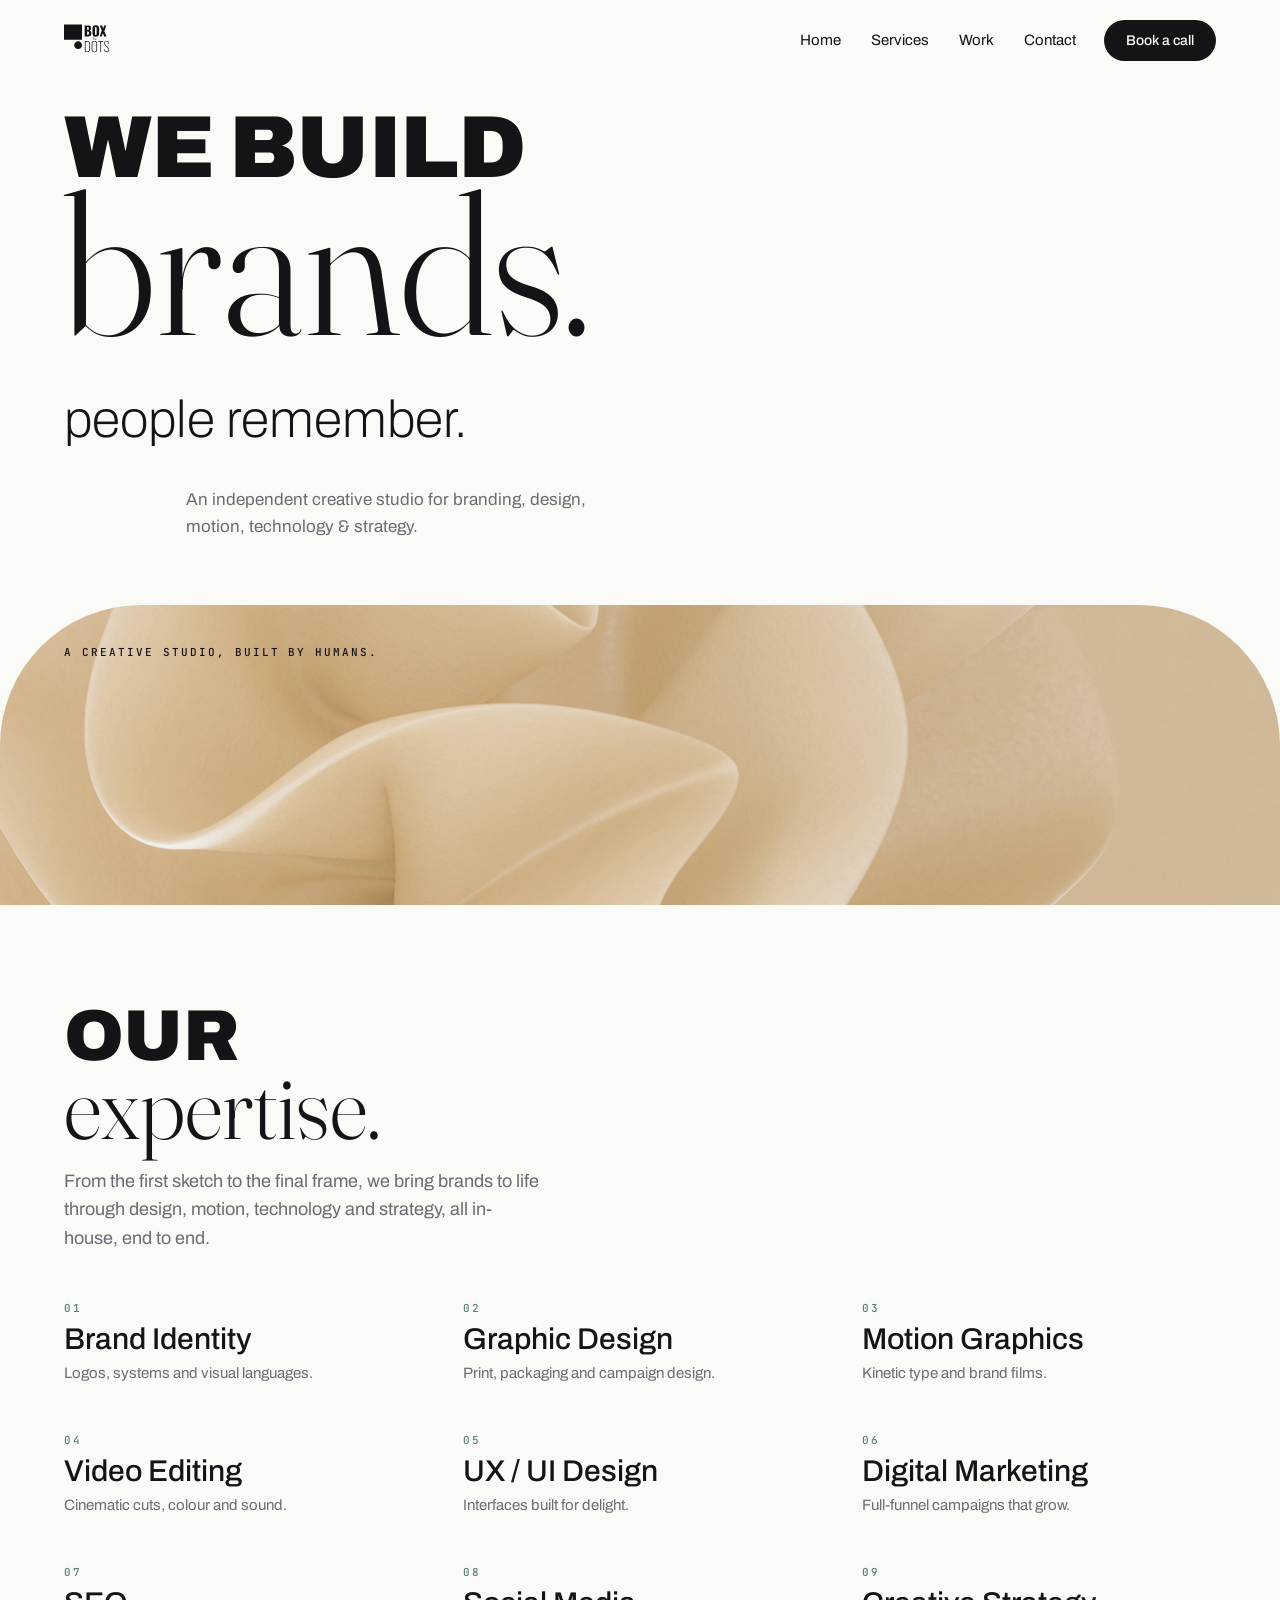
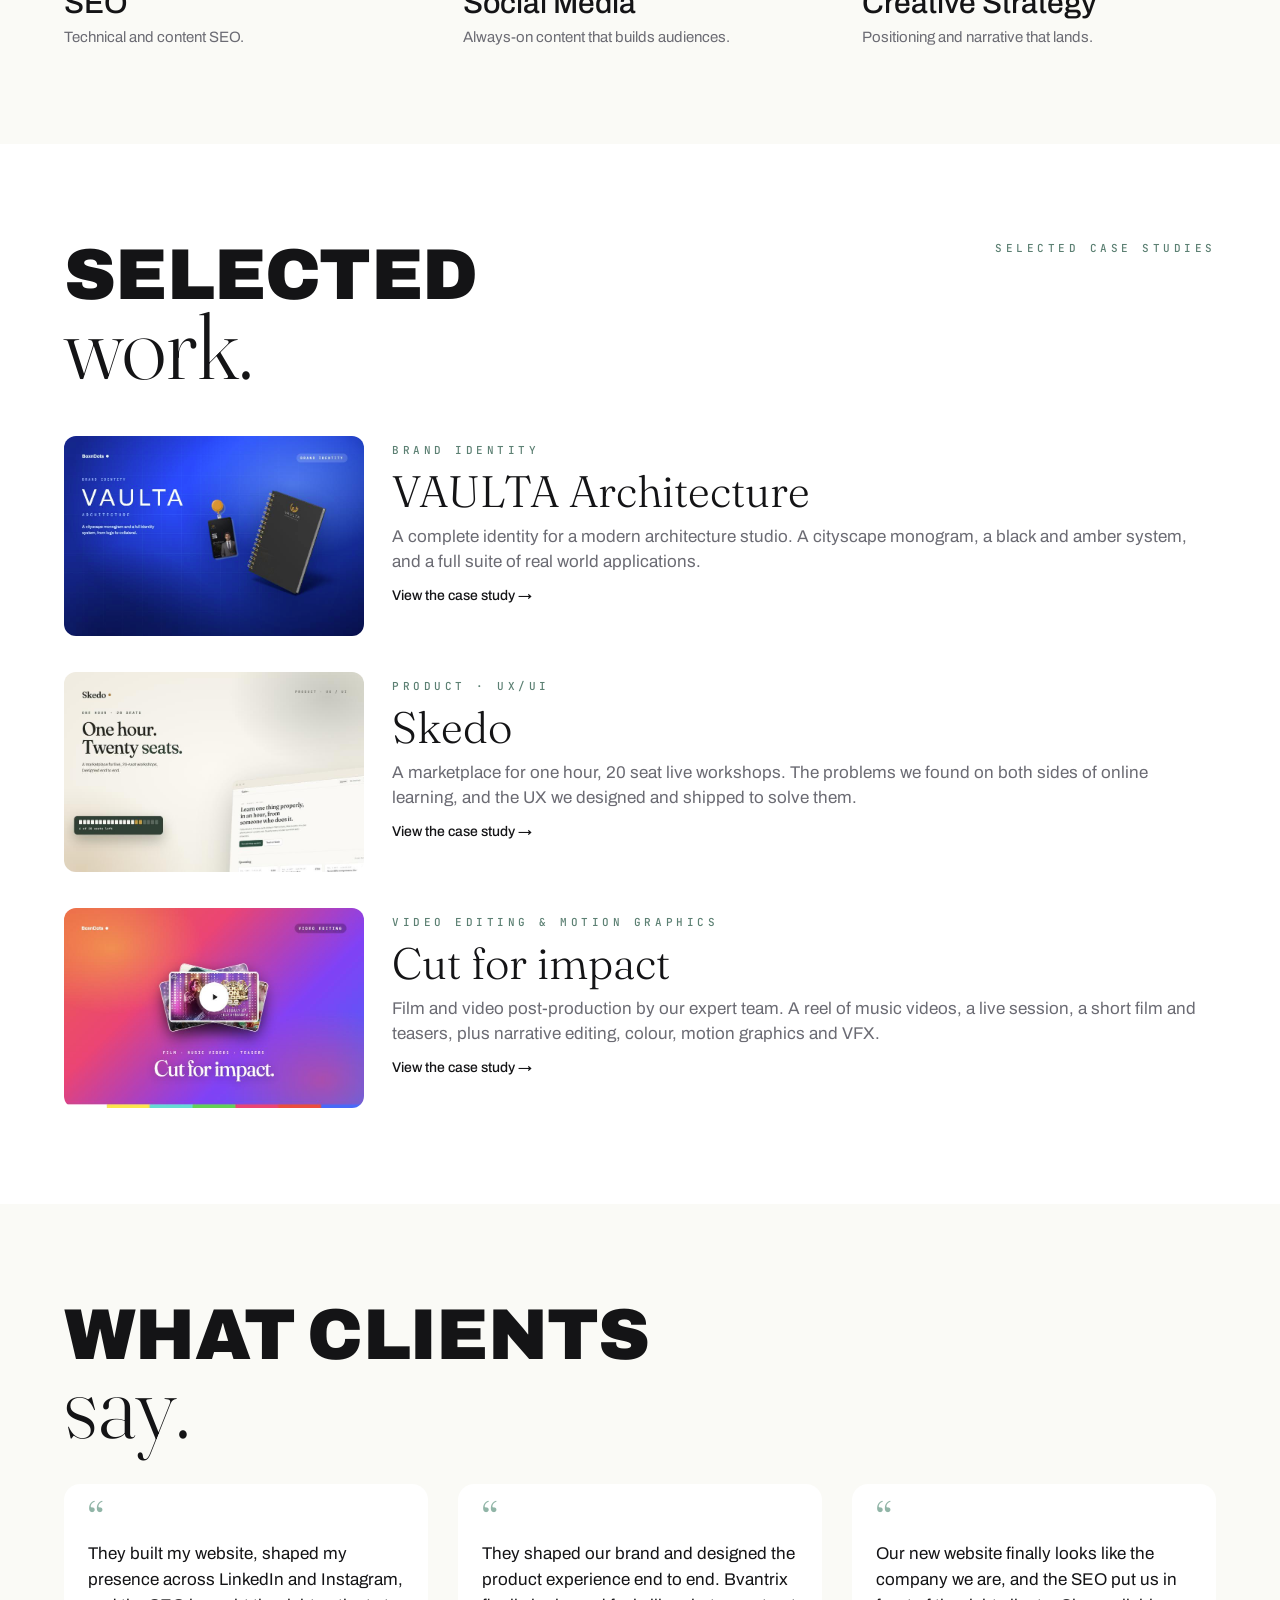
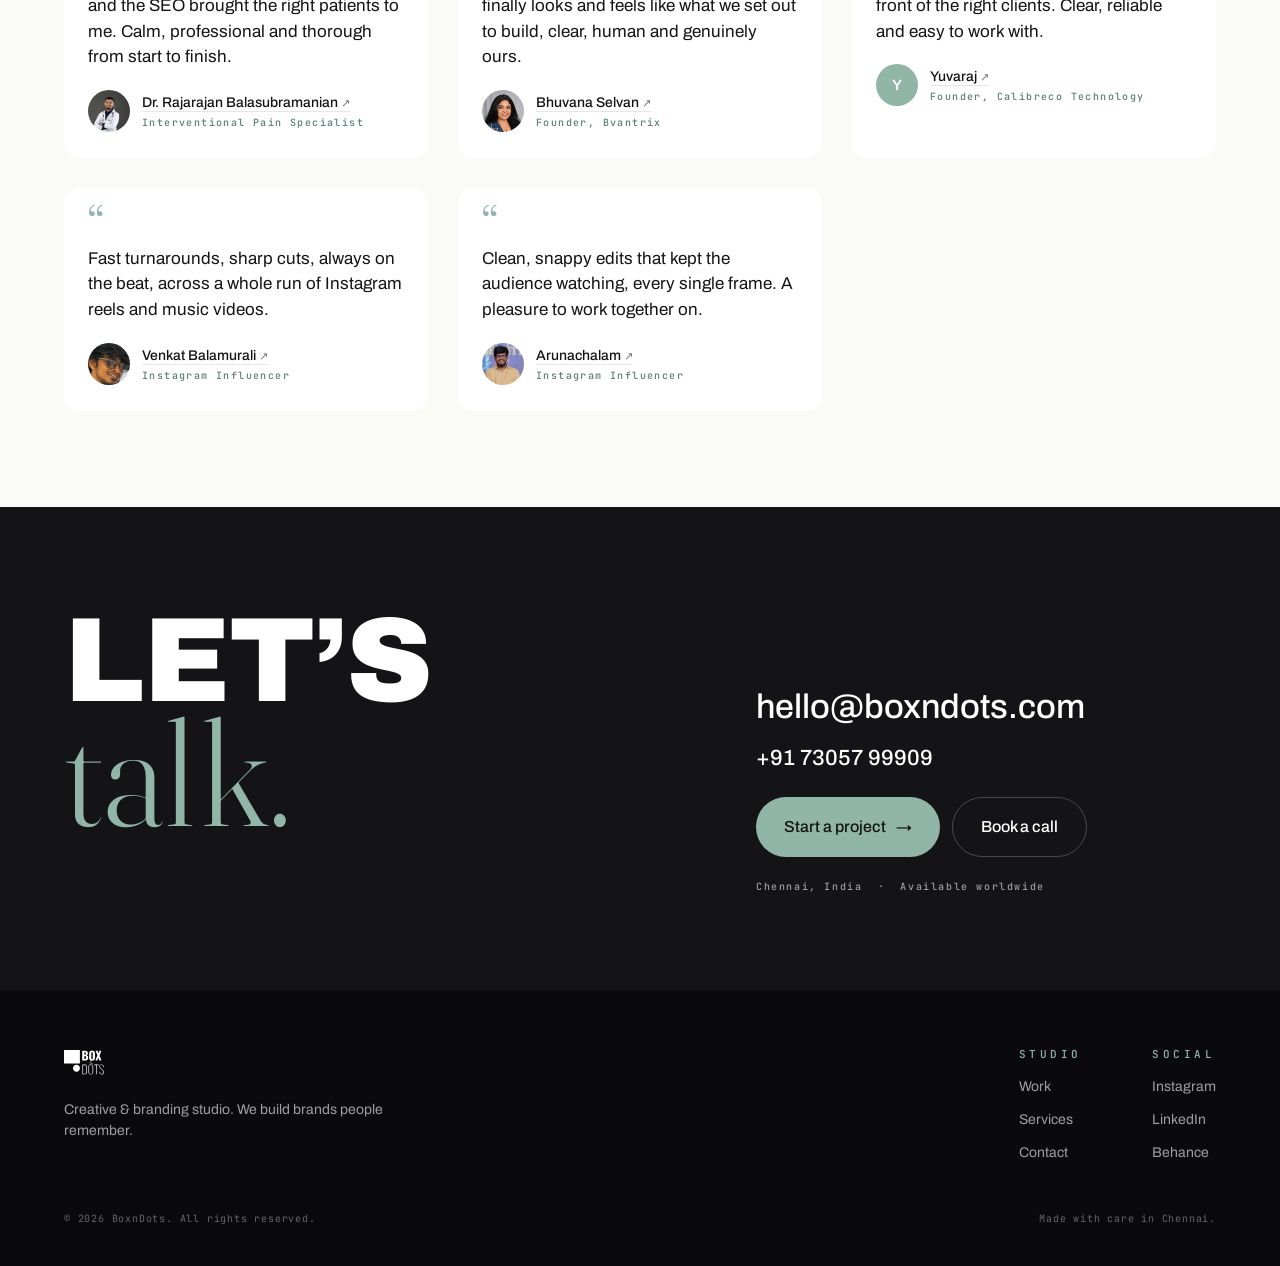
==== commit 1c24a959: "Remove Dribbble from footer social links Co-Authored-By: Claude Opus 4.8 <noreply@anthropic.com>" ====
--- a/index.html
+++ b/index.html
@@ -3,13 +3,50 @@
 <head>
   <meta charset="UTF-8" />
   <meta name="viewport" content="width=device-width, initial-scale=1.0" />
-  <title>BoxnDots — Creative &amp; Branding Studio</title>
-  <meta name="description" content="BoxnDots is an independent creative studio. We build brands people remember — branding, design, motion, technology &amp; strategy." />
+  <title>BoxnDots · Creative &amp; Branding Studio in Chennai</title>
+  <meta name="description" content="BoxnDots is a creative and branding studio in Chennai. We build memorable brands through brand identity, logo and graphic design, UI/UX, motion graphics, video editing, social media and SEO." />
+  <link rel="canonical" href="https://boxndots-website.vercel.app/" />
   <link rel="icon" type="image/svg+xml" href="assets/vectors/favicon.svg" />
+  <link rel="apple-touch-icon" href="assets/icons/apple-touch-icon.png" />
+  <meta property="og:type" content="website" />
+  <meta property="og:site_name" content="BoxnDots" />
+  <meta property="og:title" content="BoxnDots · Creative &amp; Branding Studio" />
+  <meta property="og:description" content="We build brands people remember. Branding, design, motion, technology and strategy." />
+  <meta property="og:url" content="https://boxndots-website.vercel.app/" />
+  <meta property="og:image" content="https://boxndots-website.vercel.app/assets/images/og-cover.jpg" />
+  <meta property="og:image:width" content="1200" />
+  <meta property="og:image:height" content="630" />
+  <meta name="twitter:card" content="summary_large_image" />
+  <meta name="twitter:title" content="BoxnDots · Creative &amp; Branding Studio" />
+  <meta name="twitter:description" content="We build brands people remember. Branding, design, motion, technology and strategy." />
+  <meta name="twitter:image" content="https://boxndots-website.vercel.app/assets/images/og-cover.jpg" />
   <link rel="preconnect" href="https://fonts.googleapis.com" />
   <link rel="preconnect" href="https://fonts.gstatic.com" crossorigin />
   <link href="https://fonts.googleapis.com/css2?family=Archivo:wght@200;300;400;500;900&family=Fraunces:opsz,wght@9..144,300&family=JetBrains+Mono:wght@500&display=swap" rel="stylesheet" />
   <link rel="stylesheet" href="css/style.css" />
+  <script type="application/ld+json">
+  {
+    "@context": "https://schema.org",
+    "@type": "ProfessionalService",
+    "name": "BoxnDots",
+    "alternateName": "BoxnDots Creative & Branding Studio",
+    "description": "Creative and branding studio in Chennai building memorable brands through brand identity, graphic design, UI/UX, motion graphics, video editing, social media and SEO.",
+    "url": "https://boxndots-website.vercel.app/",
+    "logo": "https://boxndots-website.vercel.app/assets/icons/apple-touch-icon.png",
+    "image": "https://boxndots-website.vercel.app/assets/images/og-cover.jpg",
+    "telephone": "+91-73057-99909",
+    "email": "hello@boxndots.com",
+    "address": { "@type": "PostalAddress", "addressLocality": "Chennai", "addressRegion": "Tamil Nadu", "addressCountry": "IN" },
+    "areaServed": "IN",
+    "knowsAbout": ["Brand Identity", "Logo Design", "Graphic Design", "Motion Graphics", "Video Editing", "UX/UI Design", "Digital Marketing", "SEO", "Social Media", "Creative Strategy"],
+    "makesOffer": [
+      { "@type": "Offer", "itemOffered": { "@type": "Service", "name": "Brand Identity Design" } },
+      { "@type": "Offer", "itemOffered": { "@type": "Service", "name": "UX/UI Design" } },
+      { "@type": "Offer", "itemOffered": { "@type": "Service", "name": "Motion Graphics & Video Editing" } },
+      { "@type": "Offer", "itemOffered": { "@type": "Service", "name": "Social Media & SEO" } }
+    ]
+  }
+  </script>
   <script>document.documentElement.classList.add('js');</script>
 </head>
 <body>
@@ -173,7 +210,7 @@
         <div class="testi" data-testi>
           <div class="testi__track">
             <figure class="testi__card"><span class="testi__mark">&ldquo;</span><blockquote>They built my website, shaped my presence across LinkedIn and Instagram, and the SEO brought the right patients to me. Calm, professional and thorough from start to finish.</blockquote><figcaption><span class="testi__ava"><img src="assets/images/testimonials/rajarajan.jpg" alt="Dr. Rajarajan Balasubramanian" loading="lazy" /></span><span class="testi__meta"><span class="testi__name"><a class="testi__link" href="https://www.linkedin.com/in/drrrbpaincare/" target="_blank" rel="noopener">Dr. Rajarajan Balasubramanian <span class="ext" aria-hidden="true">&#8599;</span></a></span><span class="testi__role">Interventional Pain Specialist</span></span></figcaption></figure>
-            <figure class="testi__card"><span class="testi__mark">&ldquo;</span><blockquote>They shaped our brand and designed the product experience end to end. Bvantrix finally looks and feels like what we set out to build, clear, human and genuinely ours.</blockquote><figcaption><span class="testi__ava"><img src="assets/images/testimonials/bhuvana.jpg" alt="Bhuvana Selvan" loading="lazy" /></span><span class="testi__meta"><span class="testi__name"><a class="testi__link" href="https://www.bvantrix.com/" target="_blank" rel="noopener">Bhuvana Selvan <span class="ext" aria-hidden="true">&#8599;</span></a></span><span class="testi__role">Founder, Bvantrix</span></span></figcaption></figure>
+            <figure class="testi__card"><span class="testi__mark">&ldquo;</span><blockquote>They shaped our brand and designed the product experience end to end. Bvantrix finally looks and feels like what we set out to build, clear, human and genuinely ours.</blockquote><figcaption><span class="testi__ava"><img src="assets/images/testimonials/bhuvana.jpg" alt="Bhuvana Selvan" loading="lazy" /></span><span class="testi__meta"><span class="testi__name"><a class="testi__link" href="https://www.linkedin.com/in/bhuvanaselvan/" target="_blank" rel="noopener">Bhuvana Selvan <span class="ext" aria-hidden="true">&#8599;</span></a></span><span class="testi__role">Founder, Bvantrix</span></span></figcaption></figure>
             <figure class="testi__card"><span class="testi__mark">&ldquo;</span><blockquote>Our new website finally looks like the company we are, and the SEO put us in front of the right clients. Clear, reliable and easy to work with.</blockquote><figcaption><span class="testi__ava" aria-hidden="true">Y</span><span class="testi__meta"><span class="testi__name"><a class="testi__link" href="https://www.calibrecotechnology.com/" target="_blank" rel="noopener">Yuvaraj <span class="ext" aria-hidden="true">&#8599;</span></a></span><span class="testi__role">Founder, Calibreco Technology</span></span></figcaption></figure>
             <figure class="testi__card"><span class="testi__mark">&ldquo;</span><blockquote>Fast turnarounds, sharp cuts, always on the beat, across a whole run of Instagram reels and music videos.</blockquote><figcaption><span class="testi__ava"><img src="assets/images/testimonials/venkat.jpg" alt="Venkat Balamurali" loading="lazy" /></span><span class="testi__meta"><span class="testi__name"><a class="testi__link" href="https://www.instagram.com/venkat_balamurali" target="_blank" rel="noopener">Venkat Balamurali <span class="ext" aria-hidden="true">&#8599;</span></a></span><span class="testi__role">Instagram Influencer</span></span></figcaption></figure>
             <figure class="testi__card"><span class="testi__mark">&ldquo;</span><blockquote>Clean, snappy edits that kept the audience watching, every single frame. A pleasure to work together on.</blockquote><figcaption><span class="testi__ava"><img src="assets/images/testimonials/arunachalam.jpg" alt="Arunachalam" loading="lazy" /></span><span class="testi__meta"><span class="testi__name"><a class="testi__link" href="https://www.instagram.com/arunachaleswaran.pa" target="_blank" rel="noopener">Arunachalam <span class="ext" aria-hidden="true">&#8599;</span></a></span><span class="testi__role">Instagram Influencer</span></span></figcaption></figure>
@@ -220,7 +257,7 @@
           </div>
           <div class="footer__col">
             <span class="eyebrow">SOCIAL</span>
-            <a href="#">Instagram</a><a href="#">Dribbble</a><a href="#">LinkedIn</a><a href="#">Behance</a>
+            <a href="#">Instagram</a><a href="#">LinkedIn</a><a href="#">Behance</a>
           </div>
         </nav>
       </div>
--- a/css/style.css
+++ b/css/style.css
@@ -1,5 +1,5 @@
 /* ==========================================================================
-   BoxnDots — Creative & Branding Studio
+   BoxnDots - Creative & Branding Studio
    Mobile-first, responsive across 5 breakpoints: 375 / 768 / 1024 / 1440 / 1920
    ========================================================================== */
 
@@ -347,7 +347,7 @@
 }
 
 /* ==========================================================================
-   INTERACTIONS — subtle micro-animations
+   INTERACTIONS - subtle micro-animations
    ========================================================================== */
 /* animated nav underline */
 .nav__links a{ position:relative; }
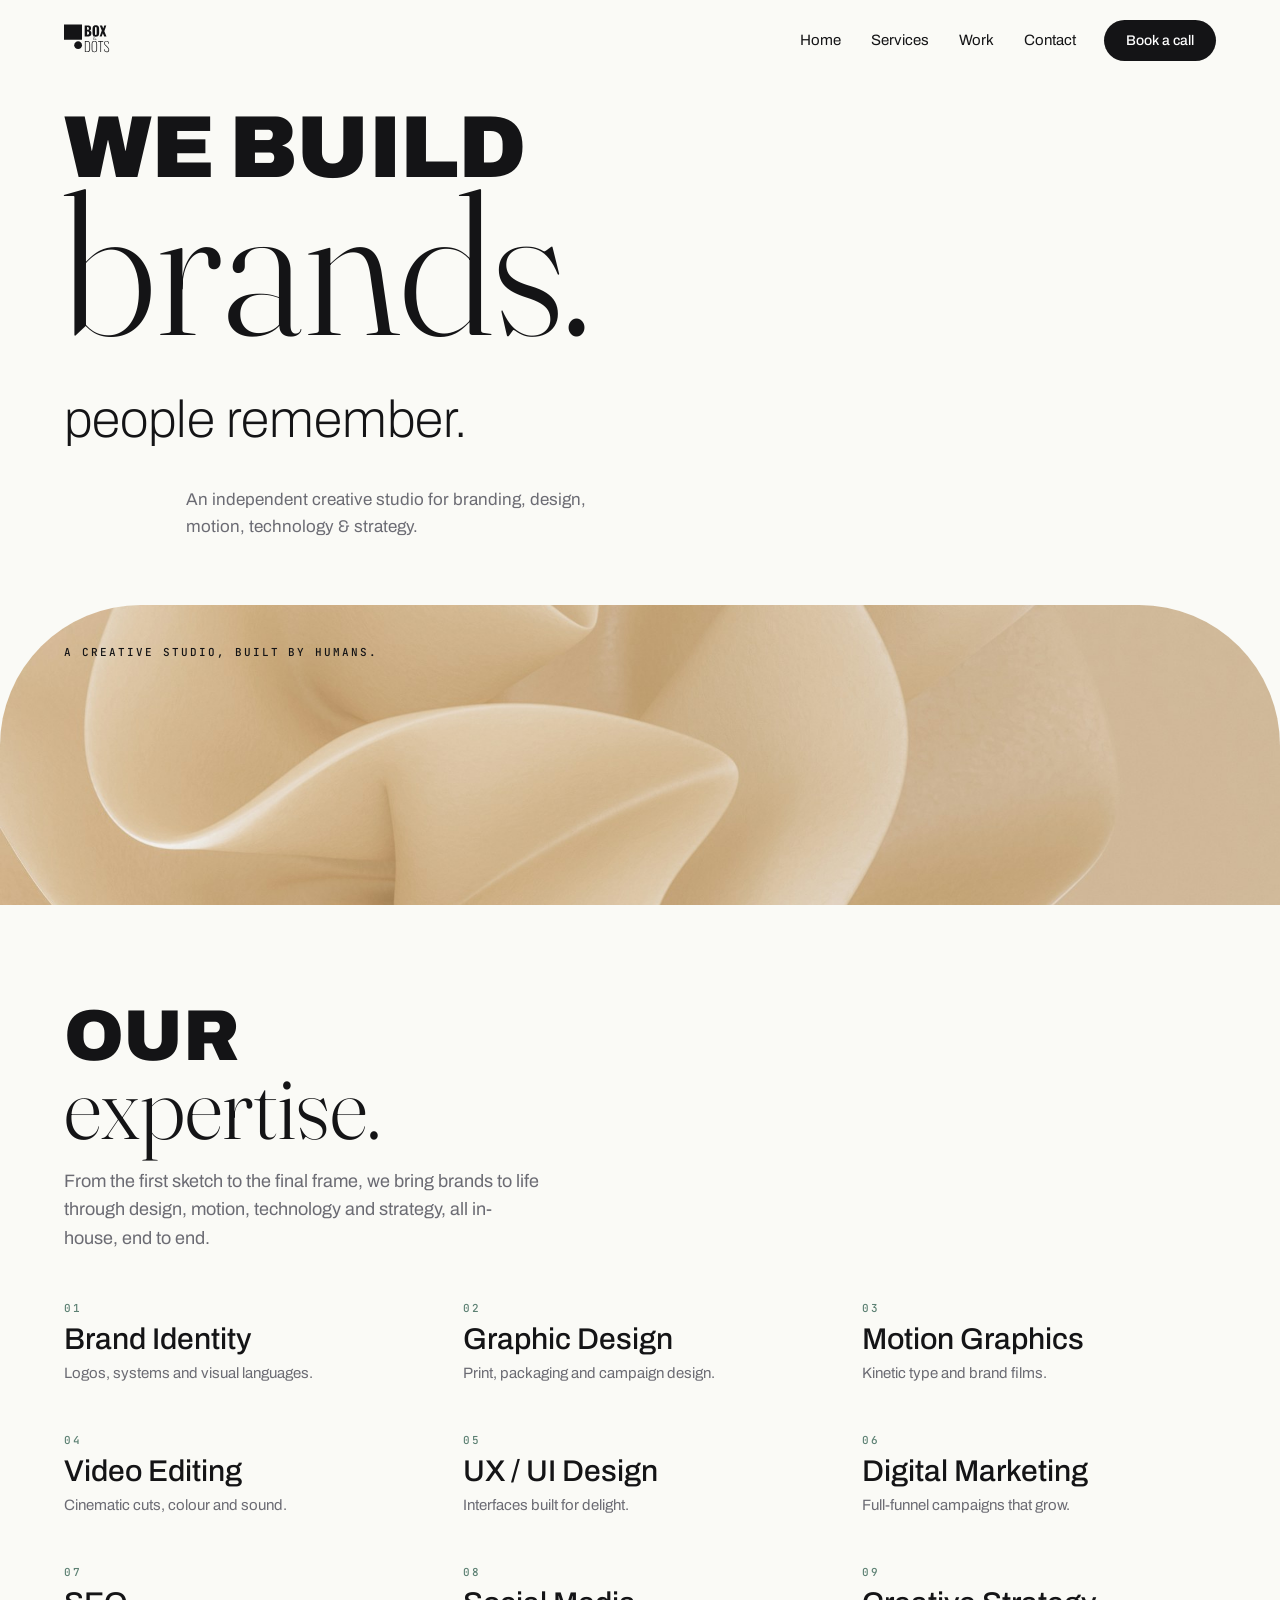
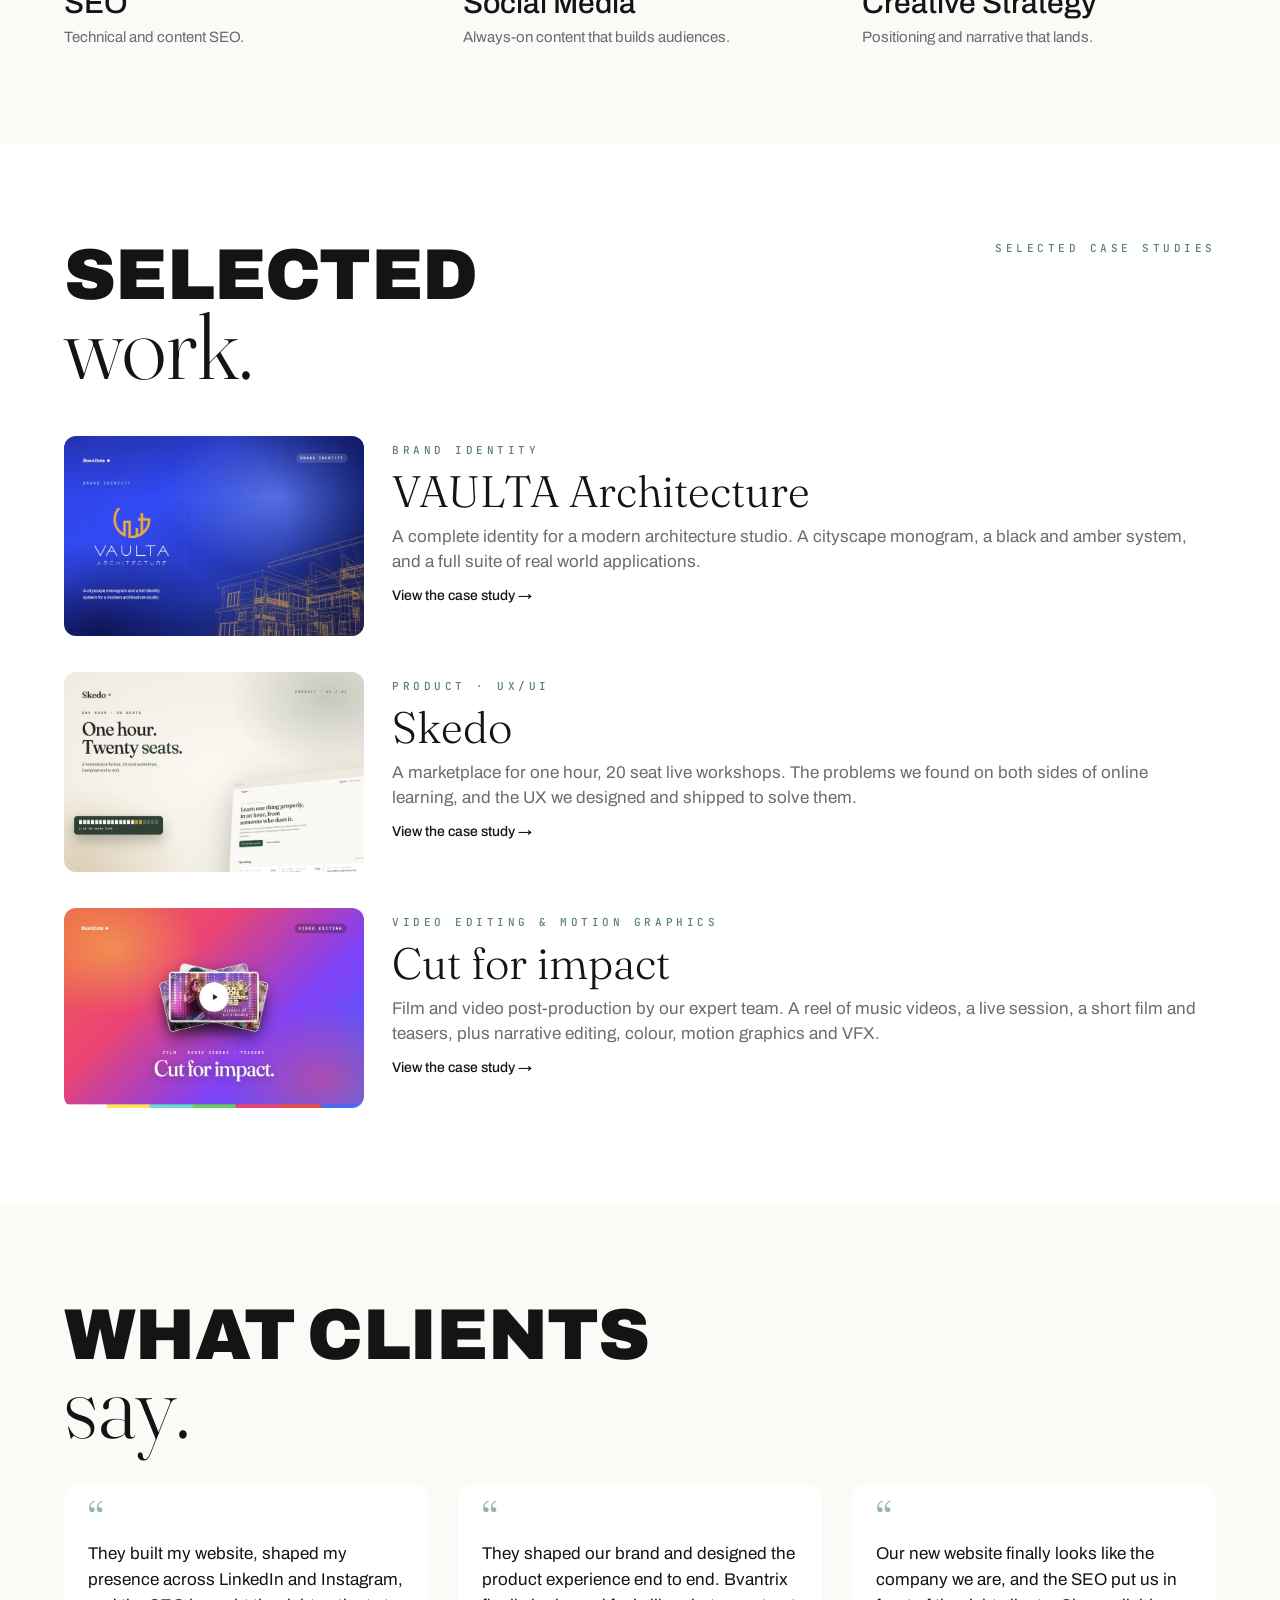
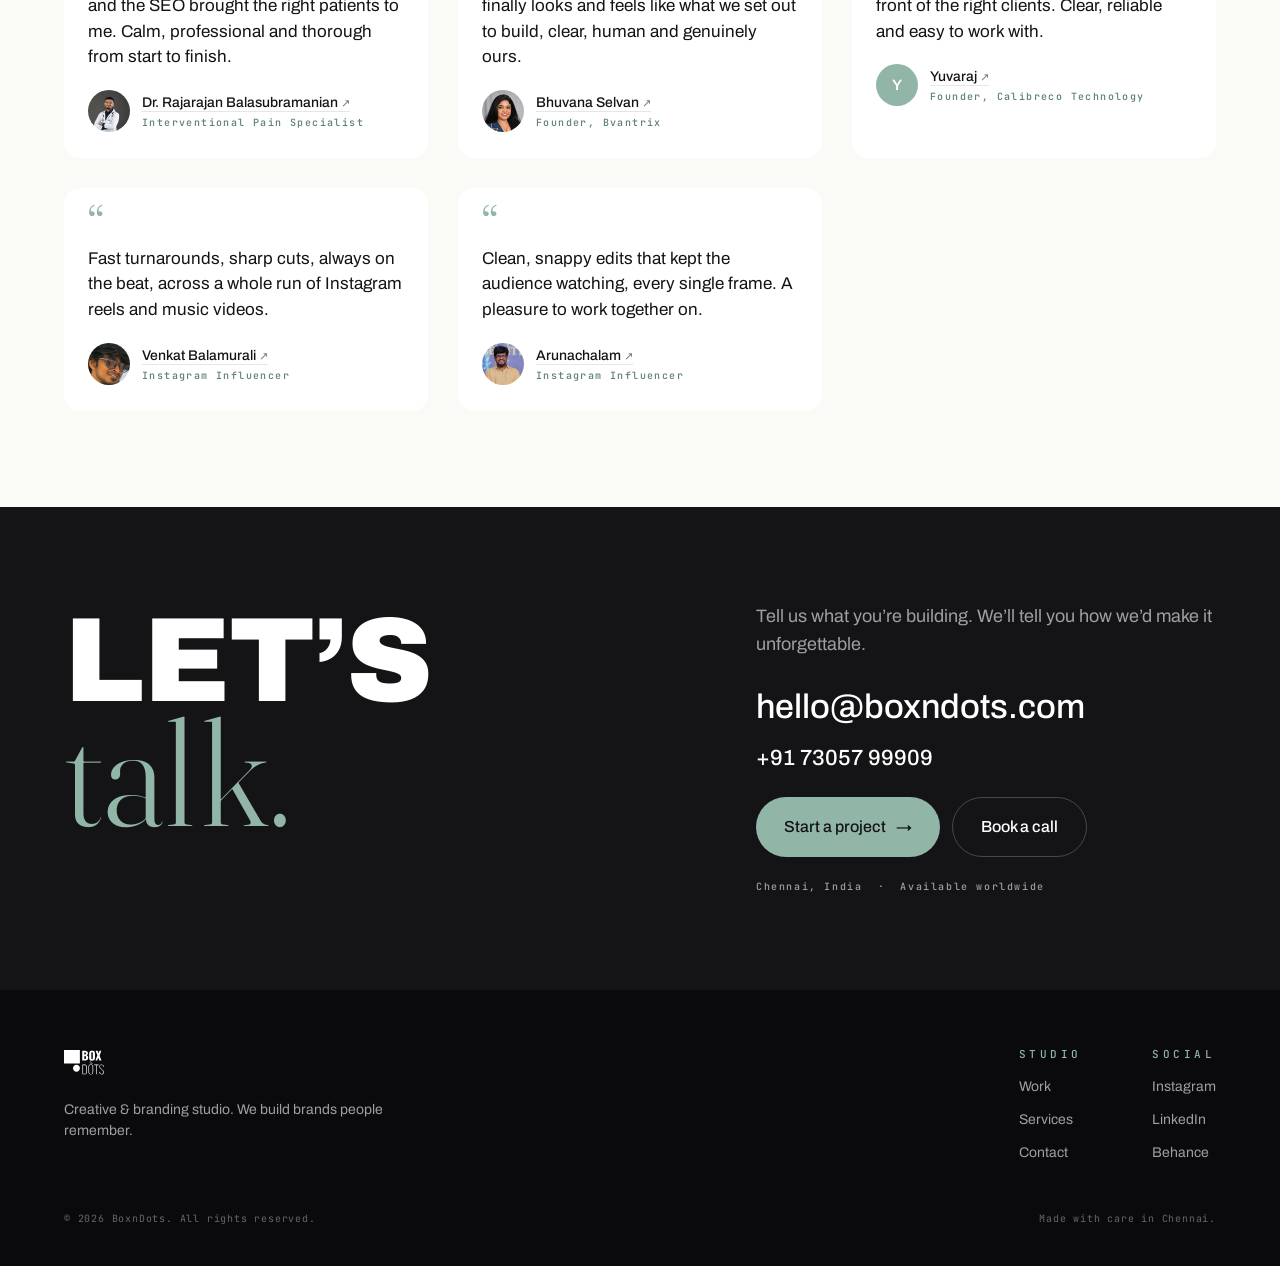
==== commit c61e8fe2: "Make case-study scroll reveal bulletproof so content can't stay hidden The scroll-reveal animation c" ====
--- a/index.html
+++ b/index.html
@@ -23,7 +23,7 @@
   <link rel="preconnect" href="https://fonts.googleapis.com" />
   <link rel="preconnect" href="https://fonts.gstatic.com" crossorigin />
   <link href="https://fonts.googleapis.com/css2?family=Archivo:wght@200;300;400;500;900&family=Fraunces:opsz,wght@9..144,300&family=JetBrains+Mono:wght@500&display=swap" rel="stylesheet" />
-  <link rel="stylesheet" href="css/style.css" />
+  <link rel="stylesheet" href="css/style.css?v=3" />
   <script type="application/ld+json">
   {
     "@context": "https://schema.org",
@@ -38,6 +38,7 @@
     "email": "hello@boxndots.com",
     "address": { "@type": "PostalAddress", "addressLocality": "Chennai", "addressRegion": "Tamil Nadu", "addressCountry": "IN" },
     "areaServed": "IN",
+    "sameAs": ["https://www.instagram.com/boxndots/", "https://www.linkedin.com/company/boxndots/"],
     "knowsAbout": ["Brand Identity", "Logo Design", "Graphic Design", "Motion Graphics", "Video Editing", "UX/UI Design", "Digital Marketing", "SEO", "Social Media", "Creative Strategy"],
     "makesOffer": [
       { "@type": "Offer", "itemOffered": { "@type": "Service", "name": "Brand Identity Design" } },
@@ -257,7 +258,7 @@
           </div>
           <div class="footer__col">
             <span class="eyebrow">SOCIAL</span>
-            <a href="#">Instagram</a><a href="#">LinkedIn</a><a href="#">Behance</a>
+            <a href="https://www.instagram.com/boxndots/" target="_blank" rel="noopener" aria-label="BoxnDots on Instagram">Instagram</a><a href="https://www.linkedin.com/company/boxndots/" target="_blank" rel="noopener" aria-label="BoxnDots on LinkedIn">LinkedIn</a><a href="https://www.behance.net/aarchana" target="_blank" rel="noopener" aria-label="BoxnDots on Behance">Behance</a>
           </div>
         </nav>
       </div>
@@ -284,6 +285,6 @@
     </div>
   </div>
 
-  <script src="js/main.js"></script>
+  <script src="js/main.js?v=3"></script>
 </body>
 </html>
--- a/css/style.css
+++ b/css/style.css
@@ -295,6 +295,8 @@
 .btn--accent{ background:var(--accent); color:var(--ink); }
 .btn--accent span{ color:var(--ink); }
 .btn--ghost{ border:1.5px solid rgba(255,255,255,.22); color:#fff; }
+.btn--line{ border:1.5px solid var(--line); color:var(--ink); background:transparent; }
+.btn--line:hover{ border-color:var(--accent); color:var(--label); }
 .btn--sm{ padding:10px 22px; font-size:14px; }
 .menu__cta{ background:var(--ink); color:#fff; margin-top:4px; }
 @media (min-width:768px){ .contact__actions .btn{ justify-content:flex-start; } }
@@ -378,15 +380,22 @@
 }
 
 /* scroll reveal */
+/* Safety net: pure-CSS reveal that forces content visible after a short
+   delay even if the reveal JS never runs (no observer, slow/broken script,
+   odd browser). This guarantees content can never stay hidden and read as
+   blank gaps. Normal case: the JS adds .is-visible first, so this is unused. */
+@keyframes bndRevealSafety{ to{ opacity:1; } }
 /* big headlines: clear slide-up + rise (they have no hover, so transform is safe) */
 .js :is(.hero__title,.sec-title,.contact__title){
   opacity:0; transform:translateY(46px);
   transition:opacity .8s ease, transform 1s cubic-bezier(.2,.8,.2,1);
+  animation:bndRevealSafety .01s linear 2.4s forwards;
 }
 .js :is(.hero__title,.sec-title,.contact__title).is-visible{ opacity:1; transform:none; }
 /* everything else: gentle fade (keeps hover transforms intact) */
 .js :is(.sec-intro,.team__kicker,.svc,.proj,.testi__card,.hero__lead,.hero__note,.contact__lead,.contact__email,.contact__actions,.member){
   opacity:0; transition:opacity .8s ease;
+  animation:bndRevealSafety .01s linear 2.4s forwards;
 }
 .js :is(.sec-intro,.team__kicker,.svc,.proj,.testi__card,.hero__lead,.hero__note,.contact__lead,.contact__email,.contact__actions,.member).is-visible{ opacity:1; }
 
@@ -394,4 +403,127 @@
 @media (prefers-reduced-motion:reduce){
   *{ scroll-behavior:auto !important; transition:none !important; animation:none !important; }
   .js :is(.sec-title,.sec-intro,.team__kicker,.svc,.proj,.testi__card,.hero__title,.hero__lead,.hero__note,.contact__title,.contact__lead,.contact__email,.contact__actions,.member){ opacity:1 !important; transform:none !important; clip-path:none !important; }
-}
+  .js .cs-reveal{ opacity:1 !important; transform:none !important; }
+}
+
+/* ==========================================================================
+   CASE STUDY (shared) - built on the BoxnDots design system
+   ========================================================================== */
+.bg-off{ background:var(--off); } .bg-paper{ background:var(--paper); }
+.nav__back{ font-size:15px; color:var(--body); transition:color .2s; }
+.nav__back:hover{ color:var(--label); }
+.nav__back{ display:inline-block; }
+.cs-kick{ display:flex; flex-wrap:wrap; gap:12px; align-items:center; }
+.cs-kick .dot{ width:5px; height:5px; border-radius:50%; background:var(--accent); display:inline-block; }
+
+/* hero */
+.cs-hero__title{ display:flex; flex-direction:column; margin-top:20px; }
+.cs-hero__title .t-black{ font-size:clamp(38px,8vw,72px); }
+.cs-hero__title .t-serif{ font-size:clamp(46px,10vw,96px); margin-top:-.06em; }
+.cs-lead{ color:var(--body); font-size:clamp(16px,2.4vw,20px); line-height:1.6; max-width:60ch; margin-top:24px; }
+.cs-lead strong{ color:var(--ink); font-weight:500; }
+.cs-actions{ display:flex; flex-wrap:wrap; gap:12px; margin-top:30px; }
+
+/* meta bar */
+.cs-meta{ border-top:1px solid var(--line); border-bottom:1px solid var(--line); }
+.cs-meta__g{ display:grid; grid-template-columns:1fr 1fr; gap:26px 18px; padding:34px 0; }
+.cs-meta__k{ font-family:var(--f-mono); font-weight:500; font-size:10px; letter-spacing:.22em; text-transform:uppercase; color:var(--label); }
+.cs-meta__v{ font-size:15px; line-height:1.5; margin-top:9px; }
+@media(min-width:768px){ .cs-meta__g{ grid-template-columns:repeat(4,1fr); } }
+
+/* serif section title + paragraph */
+.cs-ttl{ font-family:var(--f-serif); font-weight:300; font-size:clamp(28px,5vw,48px); line-height:1.04; letter-spacing:-.01em; margin-top:14px; }
+.cs-p{ color:var(--body); font-size:clamp(15px,2.2vw,17px); line-height:1.7; max-width:62ch; margin-top:18px; }
+.cs-p strong{ color:var(--ink); font-weight:500; }
+.cs-p + .cs-p{ margin-top:14px; }
+
+/* image frame */
+.cs-frame{ border-radius:16px; overflow:hidden; border:1px solid var(--line); background:var(--paper); }
+.cs-frame img{ width:100%; height:auto; display:block; }
+
+/* split row */
+.cs-split{ display:grid; gap:30px; align-items:center; margin-top:44px; }
+.cs-split__t{ font-family:var(--f-serif); font-weight:300; font-size:clamp(24px,4vw,34px); line-height:1.08; margin-top:12px; }
+.cs-split__p{ color:var(--body); font-size:15px; line-height:1.7; margin-top:16px; }
+.cs-split__p + .cs-split__p{ margin-top:12px; }
+@media(min-width:900px){ .cs-split{ grid-template-columns:1fr 1.08fr; gap:52px; } .cs-split--rev .cs-split__media{ order:-1; } }
+
+/* card grid */
+.cs-cards{ display:grid; grid-template-columns:1fr; gap:18px; margin-top:44px; }
+@media(min-width:760px){ .cs-cards--2{ grid-template-columns:repeat(2,1fr); } .cs-cards--3{ grid-template-columns:repeat(3,1fr); } }
+.cs-card{ background:var(--paper); border:1px solid var(--line); border-radius:16px; padding:26px 24px; }
+.cs-card__n{ font-family:var(--f-mono); font-weight:500; font-size:11px; letter-spacing:.2em; color:var(--label); text-transform:uppercase; }
+.cs-card__i{ font-size:22px; display:block; }
+.cs-card__t{ font-family:var(--f-serif); font-weight:300; font-size:21px; line-height:1.15; margin-top:12px; }
+.cs-card__p{ color:var(--body); font-size:14.5px; line-height:1.6; margin-top:12px; }
+
+/* pull quote */
+.cs-pull{ font-family:var(--f-serif); font-weight:300; font-size:clamp(22px,3.6vw,30px); line-height:1.3; margin-top:40px; max-width:32ch; }
+.cs-pull em{ font-style:normal; color:var(--label); }
+
+/* stats */
+.cs-stats{ display:grid; grid-template-columns:1fr 1fr; gap:26px; margin-top:44px; }
+@media(min-width:768px){ .cs-stats{ grid-template-columns:repeat(4,1fr); } }
+.cs-stat__n{ font-family:var(--f-serif); font-weight:300; font-size:clamp(38px,6vw,56px); line-height:1; }
+.cs-stat__n span{ color:var(--accent); }
+.cs-stat__l{ color:var(--body); font-size:13.5px; line-height:1.5; margin-top:10px; }
+
+/* applications gallery */
+.cs-gallery{ display:grid; grid-template-columns:1fr; gap:18px; margin-top:44px; }
+@media(min-width:700px){ .cs-gallery{ grid-template-columns:repeat(2,1fr); } }
+.cs-gitem{ border-radius:16px; overflow:hidden; border:1px solid var(--line); background:var(--paper); position:relative; }
+.cs-gitem img{ width:100%; height:100%; object-fit:cover; aspect-ratio:4/3; display:block; }
+.cs-gitem--dark{ background:var(--ink); } .cs-gitem--dark img{ object-fit:contain; padding:22px; }
+.cs-gcap{ position:absolute; left:16px; bottom:14px; font-family:var(--f-mono); font-weight:500; font-size:10px; letter-spacing:.18em; text-transform:uppercase; color:var(--ink); background:rgba(255,255,255,.82); backdrop-filter:blur(6px); padding:6px 10px; border-radius:999px; }
+.cs-gitem--dark .cs-gcap{ color:#fff; background:rgba(0,0,0,.5); }
+
+/* tags */
+.cs-tags{ display:flex; flex-wrap:wrap; gap:10px; margin-top:32px; }
+.cs-tag{ font-size:14px; padding:10px 18px; border:1px solid var(--line); border-radius:999px; background:var(--paper); }
+
+/* flow steps */
+.cs-steps{ display:flex; flex-wrap:wrap; gap:8px; margin-top:16px; }
+.cs-step{ display:inline-flex; align-items:center; gap:8px; font-size:13px; }
+.cs-step span{ background:var(--paper); border:1px solid var(--line); border-radius:999px; padding:7px 13px; }
+.cs-step i{ color:var(--accent); font-style:normal; }
+
+/* device scaler (skedo screens) - frame is neutral, screen content keeps its own colours */
+.cs-device{ width:100%; overflow-x:auto; overflow-y:hidden; -webkit-overflow-scrolling:touch; }
+.cs-device::-webkit-scrollbar{ height:5px; } .cs-device::-webkit-scrollbar-thumb{ background:var(--line); border-radius:3px; }
+.cs-device__in{ margin:0 auto; }
+.cs-cap{ font-family:var(--f-mono); font-weight:500; font-size:10px; letter-spacing:.16em; text-transform:uppercase; color:var(--body); margin-top:16px; text-align:center; }
+
+/* video reel */
+.cs-reel{ display:grid; grid-template-columns:1fr; gap:18px; margin-top:44px; }
+@media(min-width:640px){ .cs-reel{ grid-template-columns:repeat(2,1fr); } }
+@media(min-width:1000px){ .cs-reel{ grid-template-columns:repeat(3,1fr); } }
+.cs-vid{ position:relative; border:1px solid var(--line); border-radius:14px; overflow:hidden; background:var(--ink); cursor:pointer; padding:0; width:100%; display:block; color:inherit; font:inherit; text-align:left; }
+.cs-vid--feat{ grid-column:1/-1; } @media(min-width:1000px){ .cs-vid--feat{ grid-column:span 2; } }
+.cs-vid__m{ position:relative; aspect-ratio:16/9; overflow:hidden; background:#000; }
+.cs-vid__m img{ width:100%; height:100%; object-fit:cover; opacity:.92; transition:transform .6s cubic-bezier(.22,1,.36,1); }
+.cs-vid:hover .cs-vid__m img{ transform:scale(1.05); opacity:1; }
+.cs-vid__grad{ position:absolute; inset:0; background:linear-gradient(180deg,transparent 42%,rgba(10,10,13,.82) 100%); }
+.cs-vid__play{ position:absolute; left:16px; bottom:16px; width:46px; height:46px; border-radius:50%; background:var(--accent); display:flex; align-items:center; justify-content:center; box-shadow:0 8px 22px rgba(0,0,0,.3); }
+.cs-vid__play svg{ width:15px; height:15px; margin-left:2px; fill:var(--ink); }
+.cs-vid--feat .cs-vid__play{ width:60px; height:60px; } .cs-vid--feat .cs-vid__play svg{ width:20px; height:20px; }
+.cs-vid__meta{ position:absolute; left:74px; right:16px; bottom:16px; }
+.cs-vid__role{ font-family:var(--f-mono); font-weight:500; font-size:10px; letter-spacing:.16em; text-transform:uppercase; color:#fff; opacity:.82; }
+.cs-vid__t{ font-family:var(--f-serif); font-weight:300; font-size:19px; color:#fff; margin-top:4px; }
+.cs-vid--feat .cs-vid__t{ font-size:26px; }
+.cs-reel__note{ color:var(--body); font-size:13px; margin-top:16px; text-align:center; }
+
+/* lightbox */
+#lb[hidden]{ display:none; }
+#lb{ position:fixed; inset:0; z-index:100; display:flex; align-items:center; justify-content:center; padding:20px; }
+#lb .lb__ov{ position:absolute; inset:0; background:rgba(10,10,13,.82); backdrop-filter:blur(6px); }
+#lb .lb__box{ position:relative; width:100%; max-width:1000px; }
+#lb .lb__frame{ aspect-ratio:16/9; border-radius:14px; overflow:hidden; background:#000; border:1px solid rgba(255,255,255,.12); }
+#lb iframe{ width:100%; height:100%; border:0; }
+#lb .lb__cap{ display:flex; justify-content:space-between; align-items:center; gap:16px; margin-top:12px; }
+#lb .lb__t{ font-family:var(--f-serif); font-weight:300; font-size:19px; color:#fff; }
+#lb .lb__x{ width:40px; height:40px; border-radius:50%; border:1px solid rgba(255,255,255,.25); background:rgba(20,20,24,.7); color:#fff; font-size:20px; cursor:pointer; flex:0 0 auto; }
+
+/* case study reveal */
+.js .cs-reveal{ opacity:0; transform:translateY(24px); transition:opacity .8s ease, transform 1s cubic-bezier(.2,.8,.2,1); animation:bndRevealSafety .01s linear 2.4s forwards; }
+.js .cs-reveal.is-visible{ opacity:1; transform:none; }
+.js .cs-fade{ opacity:0; transition:opacity .8s ease; animation:bndRevealSafety .01s linear 2.4s forwards; } .js .cs-fade.is-visible{ opacity:1; }
